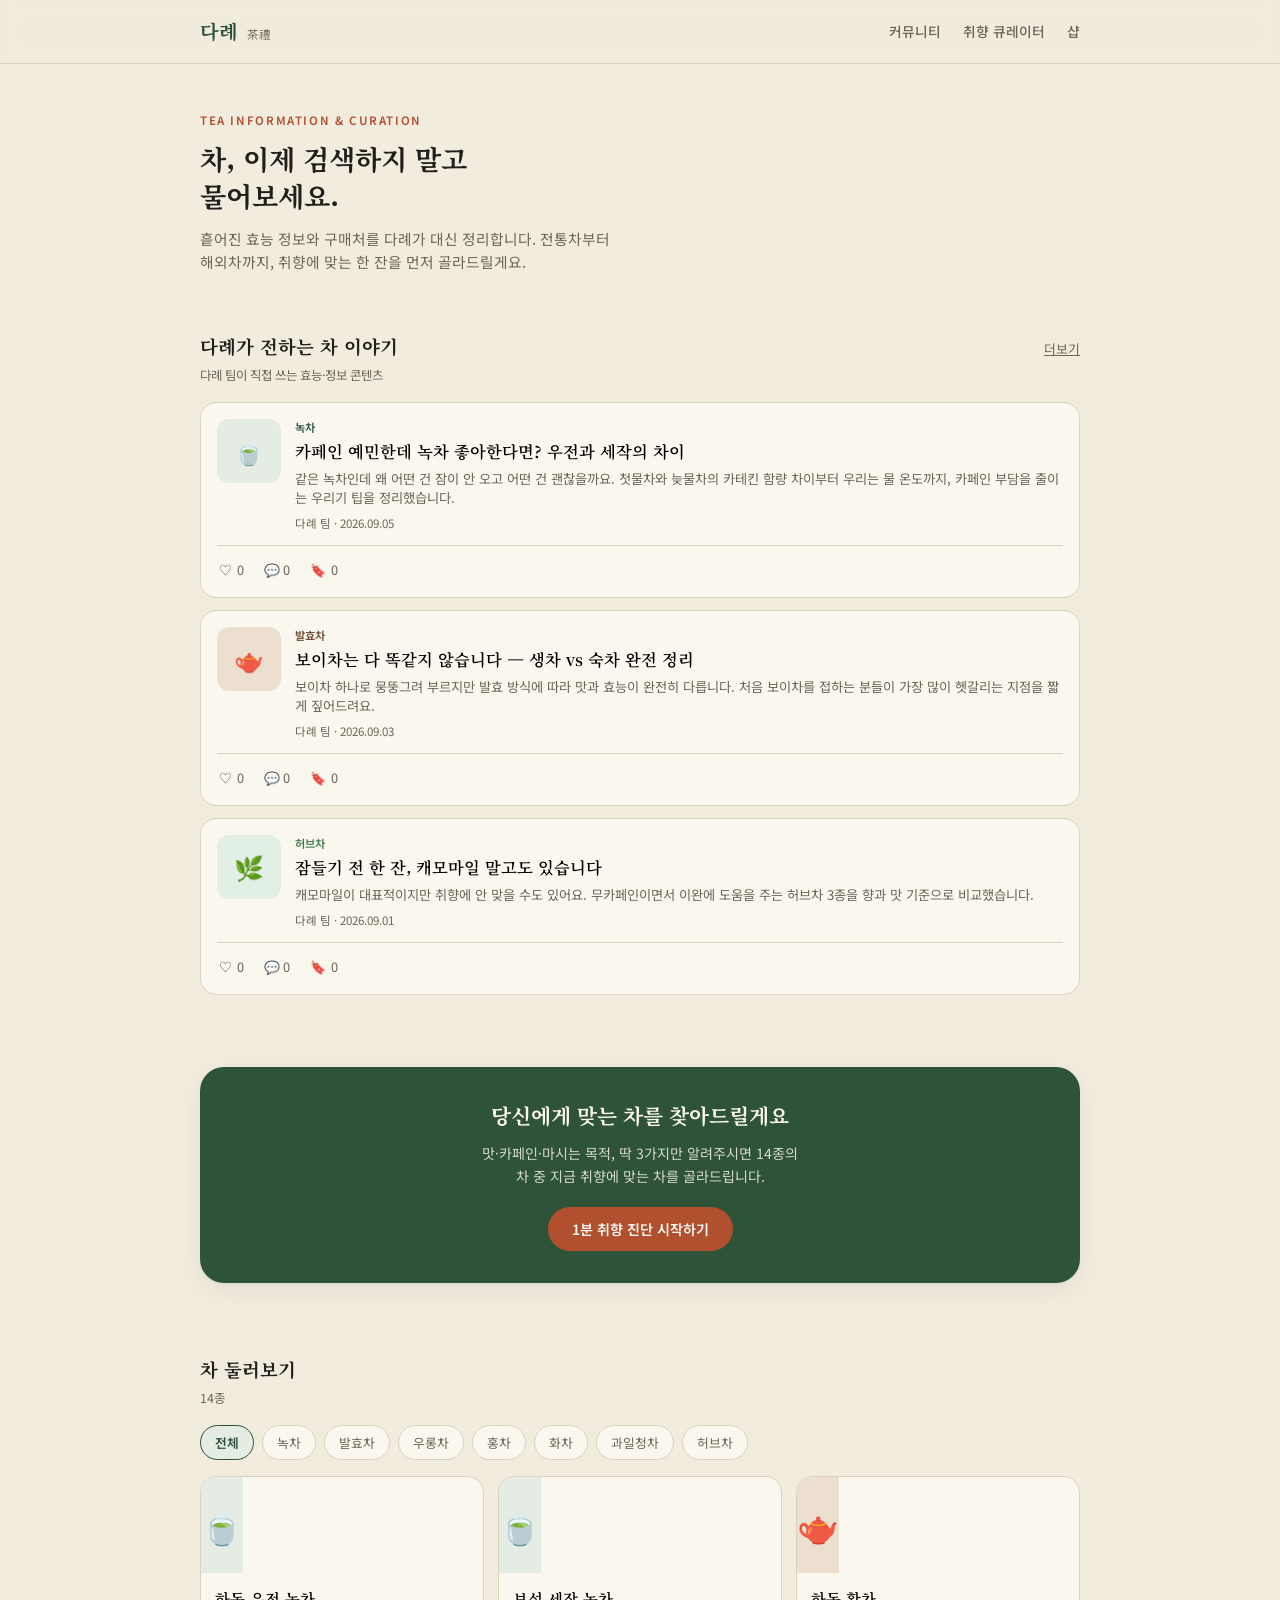
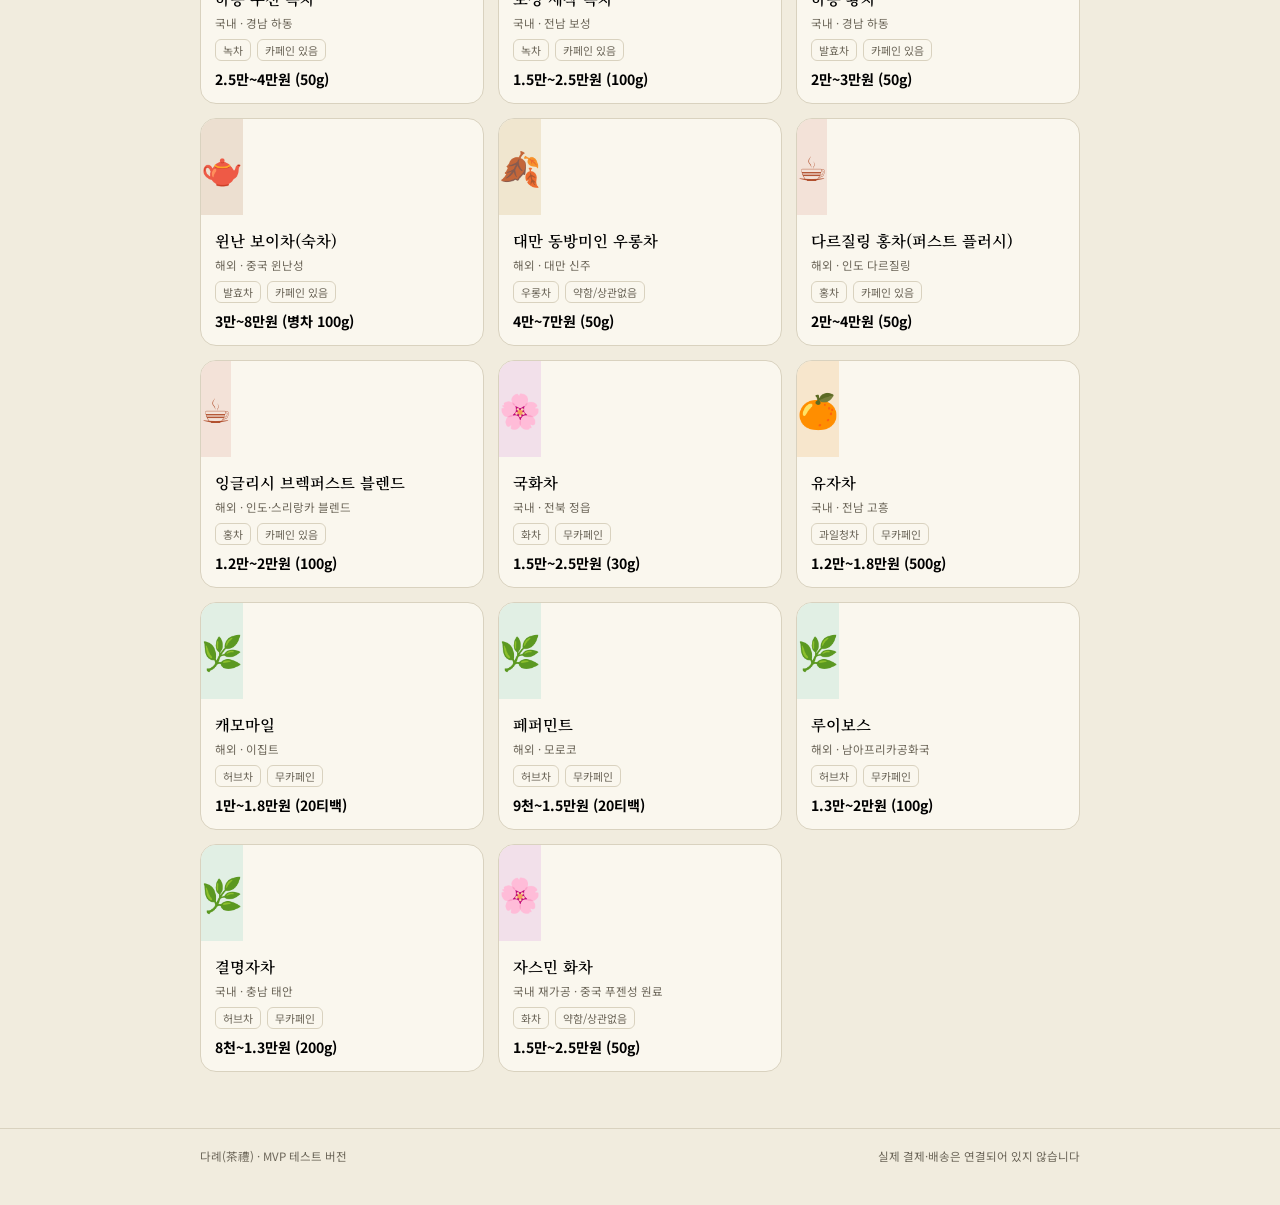
==== index.html @ 738751d9 "다례 MVP 홈 화면 구현 (커뮤니티 피드 + 취향 큐레이터 CTA + 샵 그리드) - 정적 HTML/CSS/JS로 구성 (백엔드 없이 Vercel/Netlify 정적 배포 가능)" ====
<!DOCTYPE html>
<html lang="ko">
<head>
<meta charset="UTF-8">
<meta name="viewport" content="width=device-width, initial-scale=1.0">
<title>다례(茶禮) — 차, 이제 검색하지 말고 물어보세요</title>
<meta name="description" content="흩어진 차 효능·정보와 구매처를 한 곳에서. 취향을 알려주면 다례가 맞는 차를 먼저 골라드립니다.">
<link rel="preconnect" href="https://fonts.googleapis.com">
<link rel="preconnect" href="https://fonts.gstatic.com" crossorigin>
<link href="https://fonts.googleapis.com/css2?family=Noto+Serif+KR:wght@500;600;700&family=Noto+Sans+KR:wght@400;500;600;700&display=swap" rel="stylesheet">
<link rel="stylesheet" href="css/style.css">
</head>
<body>

<header class="top">
  <div class="row wrap">
    <a class="brand" href="#top" aria-label="다례 홈으로">
      <span class="mark">다례</span>
      <span class="hanja">茶禮</span>
    </a>
    <nav class="main-nav" aria-label="주요 메뉴">
      <a href="#feed">커뮤니티</a>
      <a href="#curator">취향 큐레이터</a>
      <a href="#shop">샵</a>
    </nav>
  </div>
</header>

<main id="top">

  <section class="hero wrap">
    <p class="eyebrow">Tea Information &amp; Curation</p>
    <h1>차, 이제 검색하지 말고<br>물어보세요.</h1>
    <p class="hero-desc">흩어진 효능 정보와 구매처를 다례가 대신 정리합니다. 전통차부터 해외차까지, 취향에 맞는 한 잔을 먼저 골라드릴게요.</p>
  </section>

  <!-- 1. 커뮤니티 콘텐츠 피드 -->
  <section id="feed" class="wrap section">
    <div class="section-head">
      <div>
        <h2>다례가 전하는 차 이야기</h2>
        <p class="section-sub">다례 팀이 직접 쓰는 효능·정보 콘텐츠</p>
      </div>
      <button type="button" class="link-btn" id="btn-feed-more">더보기</button>
    </div>
    <div class="feed-list" id="feed-list"></div>
  </section>

  <!-- 2. 취향 큐레이터 CTA -->
  <section id="curator" class="wrap section">
    <div class="curator-card" id="curator-card"></div>
  </section>

  <!-- 3. 샵 (상품 그리드) -->
  <section id="shop" class="wrap section">
    <div class="section-head">
      <div>
        <h2>차 둘러보기</h2>
        <p class="section-sub" id="shop-count"></p>
      </div>
    </div>
    <div class="filter-row" id="filter-row"></div>
    <div class="shop-grid" id="shop-grid"></div>
  </section>

</main>

<footer class="foot">
  <div class="wrap foot-row">
    <span>다례(茶禮) · MVP 테스트 버전</span>
    <span>실제 결제·배송은 연결되어 있지 않습니다</span>
  </div>
</footer>

<!-- 취향 온보딩 오버레이 -->
<div class="overlay" id="overlay-onboarding" hidden>
  <div class="sheet onb-sheet" role="dialog" aria-modal="true" aria-labelledby="onb-title">
    <div class="close-row"><button class="close-btn" data-close="overlay-onboarding" aria-label="닫기">✕</button></div>
    <div class="step-label">약 30초 · 3가지만 알려주세요</div>
    <h2 id="onb-title">당신의 차 취향은?</h2>

    <div class="onb-step">
      <div class="step-label">1. 끌리는 맛 (최대 2개)</div>
      <div class="chip-grid" id="taste-chips" role="group" aria-label="선호하는 맛"></div>
    </div>
    <div class="onb-step">
      <div class="step-label">2. 카페인</div>
      <div class="chip-grid" id="caffeine-chips" role="group" aria-label="카페인 선호"></div>
    </div>
    <div class="onb-step">
      <div class="step-label">3. 지금 마시고 싶은 이유</div>
      <div class="chip-grid" id="purpose-chips" role="group" aria-label="목적"></div>
    </div>

    <div class="onb-foot">
      <button class="btn ghost" id="btn-skip">건너뛰고 전체 둘러보기</button>
      <button class="btn primary" id="btn-submit-onb" disabled>내 큐레이션 보기</button>
    </div>
  </div>
</div>

<!-- 차 상세 시트 -->
<div class="overlay" id="overlay-detail" hidden>
  <div class="sheet" role="dialog" aria-modal="true" aria-labelledby="detail-name">
    <div class="close-row"><button class="close-btn" data-close="overlay-detail" aria-label="닫기">✕</button></div>
    <div class="detail-head">
      <span class="thumb-icon" id="detail-icon" aria-hidden="true"></span>
      <div class="name" id="detail-name"></div>
      <div class="origin" id="detail-origin"></div>
      <div class="match-badge" id="detail-match"></div>
    </div>
    <table class="kv-table">
      <tr><td>효능</td><td id="detail-effect"></td></tr>
      <tr><td>맛 특징</td><td id="detail-taste"></td></tr>
      <tr><td>카페인</td><td id="detail-caffeine"></td></tr>
      <tr><td>우리는 법</td><td id="detail-brew"></td></tr>
      <tr><td>가격대</td><td id="detail-price"></td></tr>
    </table>
    <div class="story" id="detail-story"></div>
    <div class="buy-row">
      <button class="btn clay" id="btn-buy">구매하기</button>
      <button class="btn ghost" data-close="overlay-detail">계속 둘러보기</button>
    </div>
    <div class="mvp-note">MVP 테스트 단계로 실제 결제·배송은 연결되어 있지 않습니다.</div>
  </div>
</div>

<div class="toast" id="toast"></div>

<script src="js/data.js"></script>
<script src="js/app.js"></script>
</body>
</html>
---- css/style.css ----
:root{
  --ink:#211f1c;
  --muted:#6b6558;
  --paper:#f1ecde;
  --paper-raised:#faf7ee;
  --line:#d9d2bf;
  --brand:#2e5339;
  --brand-light:#e4ece3;
  --brand-dark:#1c3a27;
  --clay:#b1502e;
  --clay-light:#f3e2d8;
  --shadow: 0 1px 2px rgba(33,31,28,.06), 0 8px 24px rgba(33,31,28,.06);
  --radius: 16px;
}
@media (prefers-color-scheme: dark){
  :root:not([data-theme="light"]){
    --ink:#ede8da;
    --muted:#a9a48f;
    --paper:#1b1d18;
    --paper-raised:#24261f;
    --line:#3a3b32;
    --brand:#8fb497;
    --brand-light:#26312a;
    --brand-dark:#c4dcc9;
    --clay:#e08659;
    --clay-light:#3a2a22;
    --shadow: 0 1px 2px rgba(0,0,0,.3), 0 8px 24px rgba(0,0,0,.35);
  }
}
:root[data-theme="dark"]{
  --ink:#ede8da; --muted:#a9a48f; --paper:#1b1d18; --paper-raised:#24261f;
  --line:#3a3b32; --brand:#8fb497; --brand-light:#26312a; --brand-dark:#c4dcc9;
  --clay:#e08659; --clay-light:#3a2a22;
  --shadow: 0 1px 2px rgba(0,0,0,.3), 0 8px 24px rgba(0,0,0,.35);
}

*{ box-sizing:border-box; }
body{
  margin:0; background:var(--paper); color:var(--ink);
  font-family:'Noto Sans KR', system-ui, sans-serif; line-height:1.6;
  -webkit-font-smoothing:antialiased;
}
h1,h2,h3{ font-family:'Noto Serif KR', serif; text-wrap:balance; margin:0; }
a{ color:inherit; text-decoration:none; }
button{ font-family:inherit; }
img{ max-width:100%; }
[hidden]{ display:none !important; }

.wrap{ max-width:920px; margin:0 auto; padding:0 20px; }

/* ---- header ---- */
header.top{
  position:sticky; top:0; z-index:20;
  background:color-mix(in srgb, var(--paper) 90%, transparent);
  backdrop-filter: blur(8px);
  border-bottom:1px solid var(--line);
}
header.top .row{
  display:flex; align-items:center; justify-content:space-between;
  padding:16px 20px; gap:16px;
}
.brand{ display:flex; align-items:baseline; gap:8px; }
.brand .mark{ font-family:'Noto Serif KR',serif; font-weight:700; font-size:1.2rem; color:var(--brand); letter-spacing:.02em; }
.brand .hanja{ font-size:.72rem; color:var(--muted); }
.main-nav{ display:flex; gap:22px; }
.main-nav a{ font-size:.86rem; font-weight:500; color:var(--muted); }
.main-nav a:hover{ color:var(--brand); }

/* ---- hero ---- */
.hero{ padding:36px 20px 8px; }
.hero .eyebrow{ font-size:.72rem; letter-spacing:.14em; text-transform:uppercase; color:var(--clay); font-weight:600; }
.hero h1{ font-size:1.7rem; margin-top:10px; line-height:1.35; }
.hero-desc{ color:var(--muted); margin-top:12px; font-size:.92rem; max-width:52ch; }

/* ---- sections ---- */
.section{ padding:36px 20px; }
.section-head{ display:flex; align-items:baseline; justify-content:space-between; gap:12px; margin-bottom:16px; }
.section-head h2{ font-size:1.15rem; }
.section-sub{ font-size:.78rem; color:var(--muted); margin:4px 0 0; }
.link-btn{
  background:none; border:none; color:var(--muted); font-size:.8rem; cursor:pointer;
  text-decoration:underline; padding:0; flex:none;
}
.link-btn:hover{ color:var(--brand); }

/* ---- feed ---- */
.feed-list{ display:flex; flex-direction:column; gap:12px; }
.feed-card{
  background:var(--paper-raised); border:1px solid var(--line); border-radius:var(--radius);
  padding:16px; cursor:pointer; text-align:left; width:100%;
  transition:border-color .15s ease, box-shadow .15s ease;
}
.feed-card:hover{ border-color:var(--brand); box-shadow:var(--shadow); }
.feed-main{ display:flex; gap:14px; align-items:flex-start; }
.feed-thumb{
  flex:none; width:64px; height:64px; border-radius:12px;
  display:flex; align-items:center; justify-content:center; font-size:1.5rem;
  background: var(--accent-light, var(--brand-light));
  color: var(--accent, var(--brand));
}
.feed-body{ flex:1; min-width:0; }
.feed-cat{ font-size:.7rem; color:var(--accent, var(--clay)); font-weight:600; }
.feed-title{ font-family:'Noto Serif KR',serif; font-weight:600; font-size:1.02rem; margin-top:4px; }
.feed-summary{
  font-size:.83rem; color:var(--muted); margin-top:6px;
  display:-webkit-box; -webkit-line-clamp:2; -webkit-box-orient:vertical; overflow:hidden;
}
.feed-meta{ font-size:.72rem; color:var(--muted); margin-top:8px; }
.feed-proof{
  display:flex; gap:16px; margin-top:14px; padding-top:12px; border-top:1px solid var(--line);
}
.proof-btn{
  background:none; border:none; color:var(--muted); font-size:.8rem; cursor:pointer;
  display:flex; align-items:center; gap:5px; padding:2px;
}
.proof-btn[aria-pressed="true"]{ color:var(--clay); font-weight:700; }
.proof-btn.static{ cursor:default; }

/* ---- curator CTA ---- */
.curator-card{
  background:var(--brand); color:var(--paper-raised); border-radius:24px;
  padding:32px 26px; box-shadow:var(--shadow); text-align:center;
}
.curator-card h2{ color:var(--paper-raised); font-size:1.3rem; }
.curator-card p{ color:color-mix(in srgb, var(--paper-raised) 82%, transparent); font-size:.88rem; margin:10px auto 0; max-width:40ch; }
.curator-card .btn.clay{ margin-top:20px; }

.curator-result{ text-align:left; }
.curator-result .cr-head{ display:flex; align-items:baseline; justify-content:space-between; flex-wrap:wrap; gap:8px; text-align:left; }
.curator-result h2{ font-size:1.15rem; }
.curator-result .cr-sub{ font-size:.78rem; color:color-mix(in srgb, var(--paper-raised) 78%, transparent); }
.curator-result .retake{
  background:none; border:none; color:var(--paper-raised); font-size:.78rem; text-decoration:underline; cursor:pointer; padding:0;
}
.pick-row{ display:grid; grid-template-columns:repeat(3,1fr); gap:12px; margin-top:18px; }
@media (max-width:700px){ .pick-row{ grid-template-columns:1fr; } }
.pick-row .tea-card{ background:var(--paper-raised); }

/* ---- buttons ---- */
.btn{ border:none; border-radius:999px; padding:12px 24px; font-size:.88rem; font-weight:600; cursor:pointer; transition:transform .1s ease, opacity .15s ease; }
.btn:active{ transform:scale(.97); }
.btn.primary{ background:var(--brand); color:var(--paper-raised); }
.btn.primary:disabled{ opacity:.4; cursor:not-allowed; }
.btn.ghost{ background:transparent; color:var(--muted); text-decoration:underline; padding:11px 4px; }
.btn.clay{ background:var(--clay); color:#fff8f3; }

/* ---- shop grid ---- */
.filter-row{ display:flex; flex-wrap:wrap; gap:8px; margin-bottom:16px; }
.filter-chip{
  border:1px solid var(--line); background:var(--paper-raised); color:var(--muted);
  border-radius:999px; padding:7px 14px; font-size:.8rem; cursor:pointer;
}
.filter-chip[aria-pressed="true"]{ background:var(--brand-light); border-color:var(--brand); color:var(--brand); font-weight:600; }

.shop-grid{ display:grid; grid-template-columns:repeat(3,1fr); gap:14px; }
@media (max-width:820px){ .shop-grid{ grid-template-columns:repeat(2,1fr); } }
@media (max-width:520px){ .shop-grid{ grid-template-columns:1fr; } }

.tea-card{
  background:var(--paper-raised); border:1px solid var(--line); border-radius:var(--radius);
  padding:0; cursor:pointer; text-align:left; display:flex; flex-direction:column; overflow:hidden;
  transition:border-color .15s ease, box-shadow .15s ease;
}
.tea-card:hover{ border-color:var(--brand); box-shadow:var(--shadow); }
.tea-thumb{
  height:96px; display:flex; align-items:center; justify-content:center; font-size:2.1rem;
  background: var(--accent-light, var(--brand-light)); color: var(--accent, var(--brand));
  position:relative;
}
.tea-thumb .match-badge{ position:absolute; top:8px; right:8px; }
.tea-body{ padding:14px; display:flex; flex-direction:column; gap:6px; }
.tea-card .name{ font-family:'Noto Serif KR',serif; font-weight:600; font-size:.96rem; }
.tea-card .origin{ font-size:.72rem; color:var(--muted); }
.tag-row{ display:flex; flex-wrap:wrap; gap:6px; margin-top:2px; }
.tag{ font-size:.68rem; border:1px solid var(--line); border-radius:6px; padding:2px 7px; color:var(--muted); }
.tea-price{ font-weight:700; font-size:.88rem; margin-top:2px; }
.match-badge{
  flex:none; background:var(--brand-light); color:var(--brand); font-weight:700;
  font-size:.7rem; padding:4px 9px; border-radius:999px; font-variant-numeric:tabular-nums;
}

/* ---- overlay / sheet ---- */
.overlay{
  position:fixed; inset:0; background:rgba(20,18,14,.45);
  display:flex; align-items:flex-end; justify-content:center; z-index:50;
}
@media (min-width:640px){ .overlay{ align-items:center; padding:20px; } }
.sheet{
  background:var(--paper-raised); width:100%; max-width:560px; max-height:88vh; overflow-y:auto;
  border-radius:20px 20px 0 0; padding:26px 22px 30px; box-shadow:var(--shadow);
  border:1px solid var(--line); border-bottom:none;
}
@media (min-width:640px){ .sheet{ border-radius:20px; border-bottom:1px solid var(--line); } }
.sheet .close-row{ display:flex; justify-content:flex-end; }
.sheet .close-btn{ background:none; border:none; color:var(--muted); font-size:1.1rem; cursor:pointer; padding:4px 8px; }

.onb-sheet .step-label{ font-size:.74rem; color:var(--muted); letter-spacing:.04em; margin-bottom:4px; }
.onb-sheet h2{ font-size:1.2rem; }
.onb-step{ margin-top:22px; }
.chip-grid{ display:flex; flex-wrap:wrap; gap:8px; margin-top:12px; }
.chip{
  border:1px solid var(--line); background:var(--paper); color:var(--ink);
  border-radius:999px; padding:9px 16px; font-size:.86rem; cursor:pointer; transition:all .15s ease;
}
.chip[aria-pressed="true"]{ background:var(--brand); border-color:var(--brand); color:var(--paper-raised); }
.onb-foot{ display:flex; justify-content:space-between; align-items:center; margin-top:26px; gap:10px; flex-wrap:wrap; }

.detail-head{ text-align:left; }
.thumb-icon{
  display:inline-flex; align-items:center; justify-content:center; width:52px; height:52px;
  border-radius:14px; font-size:1.6rem; margin-bottom:10px;
  background: var(--accent-light, var(--brand-light)); color: var(--accent, var(--brand));
}
.detail-head .name{ font-family:'Noto Serif KR',serif; font-size:1.35rem; }
.detail-head .origin{ color:var(--muted); font-size:.85rem; margin-top:4px; }
.detail-head .match-badge{ margin-top:10px; display:inline-block; }

.kv-table{ width:100%; border-collapse:collapse; margin-top:18px; font-size:.85rem; }
.kv-table tr{ border-top:1px solid var(--line); }
.kv-table tr:first-child{ border-top:none; }
.kv-table td{ padding:9px 0; vertical-align:top; }
.kv-table td:first-child{ color:var(--muted); width:86px; white-space:nowrap; }

.story{ margin-top:16px; font-size:.86rem; color:var(--ink); background:var(--brand-light); border-radius:10px; padding:12px 14px; }
.buy-row{ display:flex; gap:10px; margin-top:22px; flex-wrap:wrap; }
.mvp-note{ font-size:.72rem; color:var(--muted); margin-top:8px; }

/* ---- toast ---- */
.toast{
  position:fixed; left:50%; bottom:26px; transform:translateX(-50%);
  background:var(--brand); color:var(--paper-raised); padding:10px 18px; border-radius:999px;
  font-size:.82rem; box-shadow:var(--shadow); z-index:80; opacity:0; pointer-events:none;
  transition:opacity .2s ease, transform .2s ease;
}
.toast.show{ opacity:1; transform:translateX(-50%) translateY(-6px); }

/* ---- footer ---- */
footer.foot{ border-top:1px solid var(--line); margin-top:20px; padding:18px 0 40px; }
.foot-row{ display:flex; justify-content:space-between; flex-wrap:wrap; gap:8px; font-size:.72rem; color:var(--muted); }
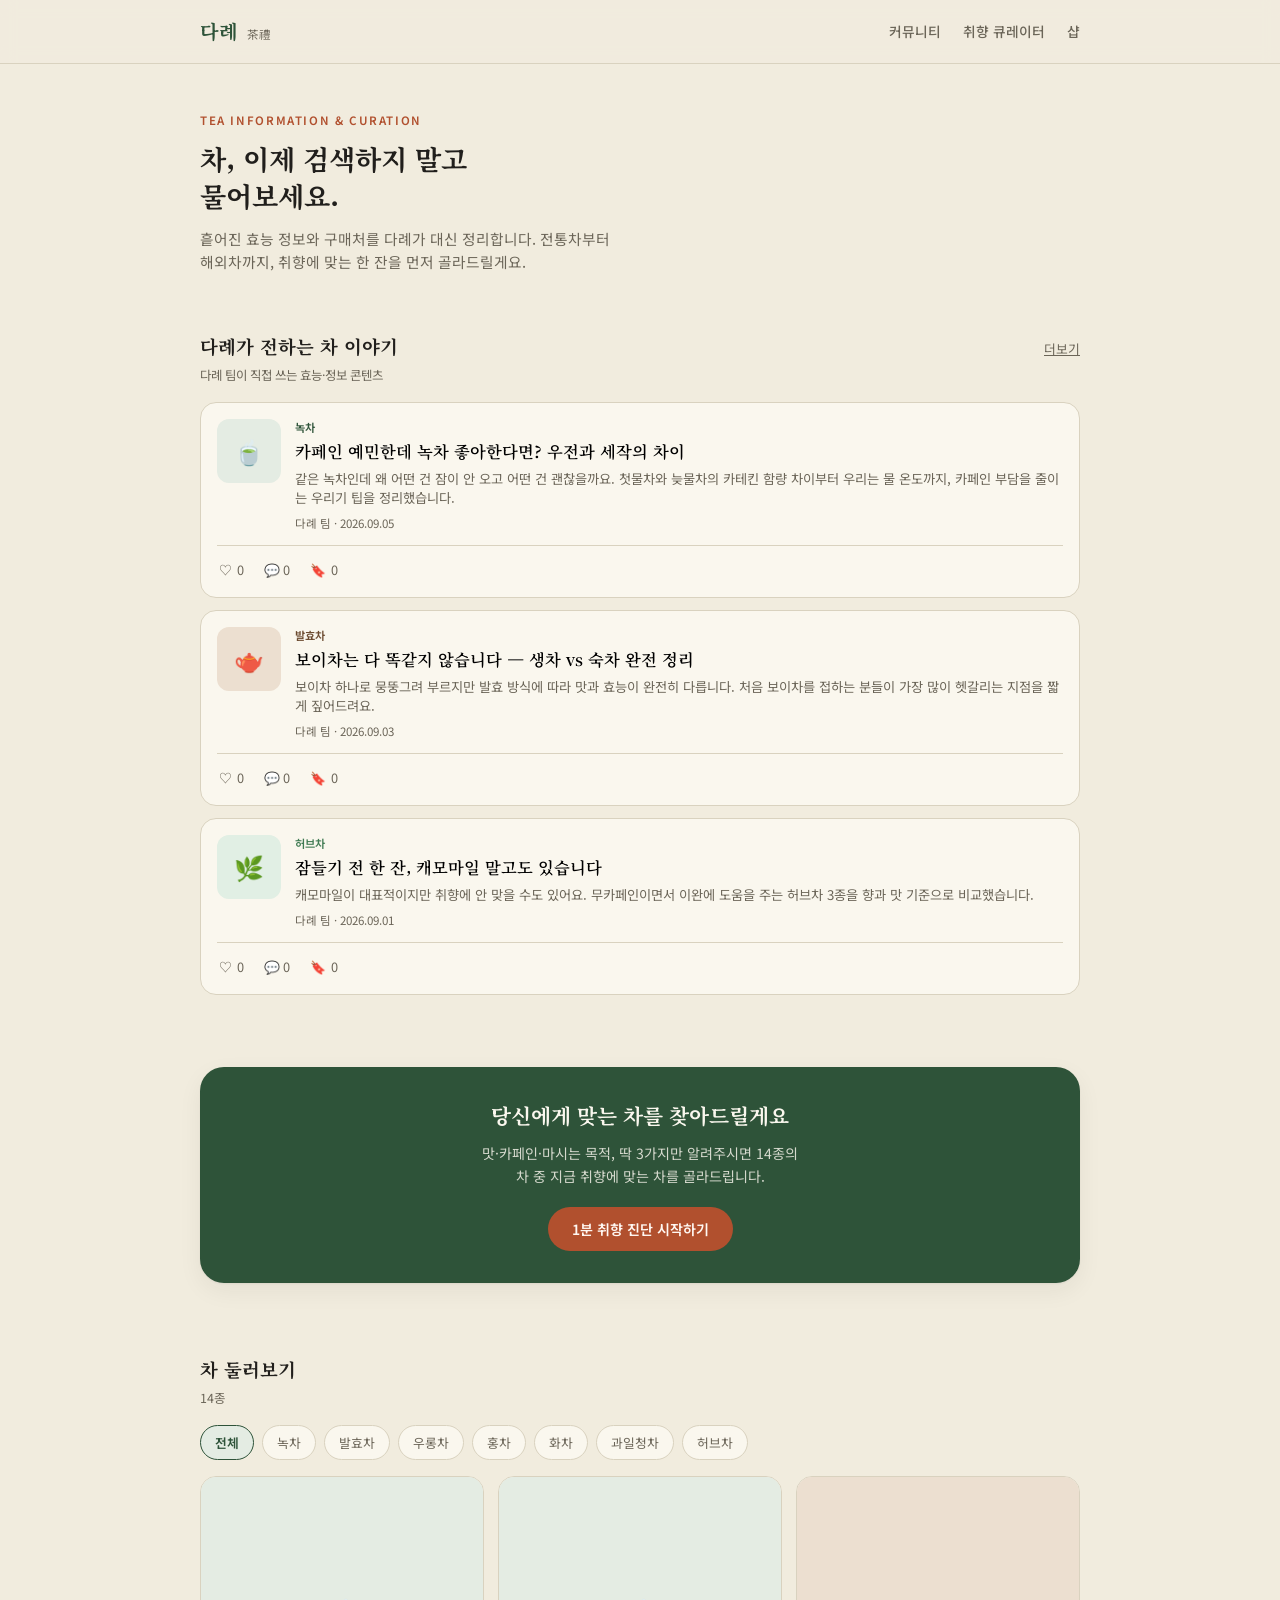
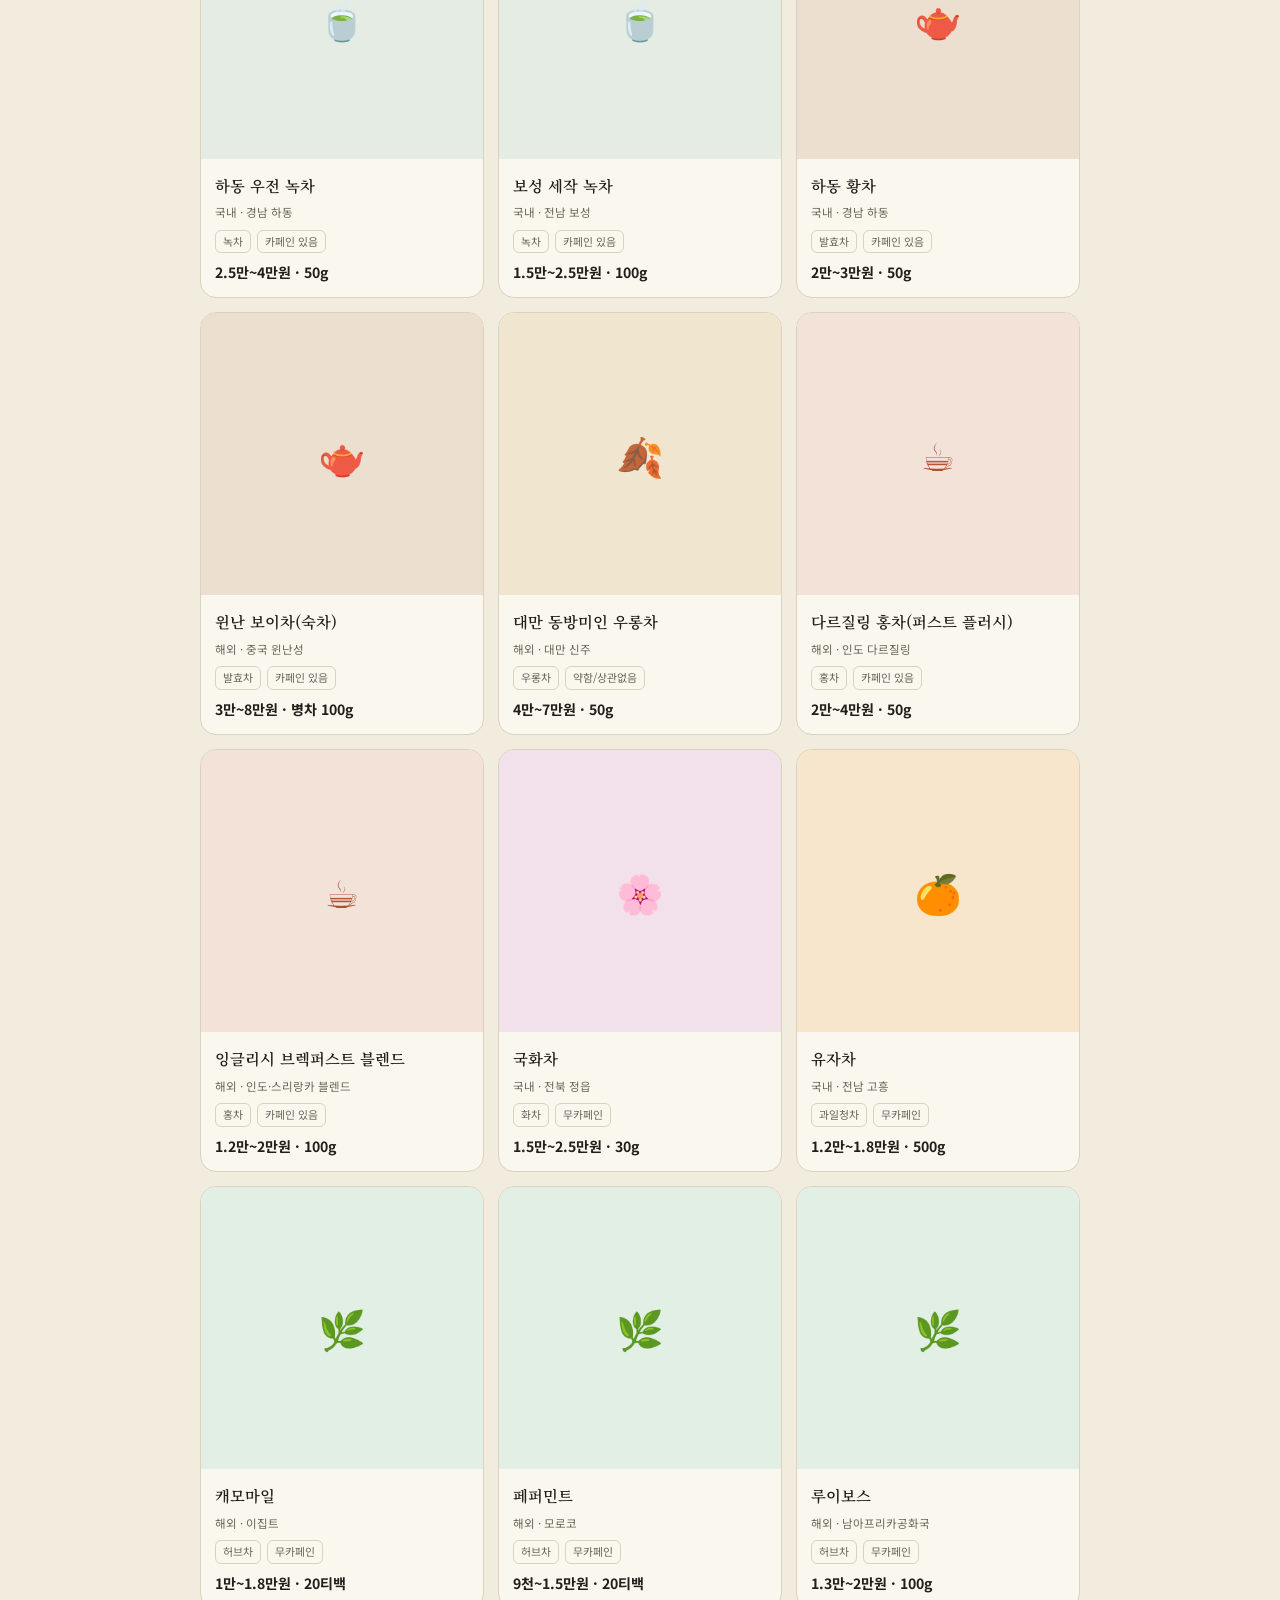
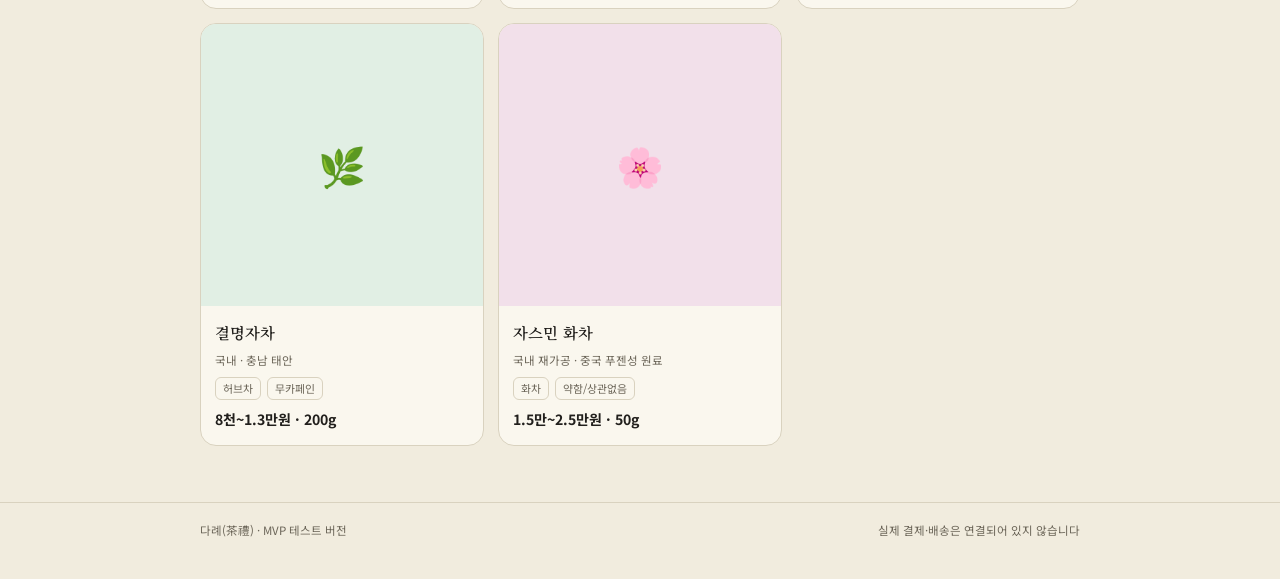
==== commit e2f0cdaf: "상품 상세 페이지 신설 — 샵 카드 클릭 시 커머스형 상세 화면으로 이동 - 오늘의집(ohou.se) 참고: 좌측 이미지 갤러리(대표 이미지+썸네일) / 우측   구매 패널(브랜드" ====
--- a/index.html
+++ b/index.html
@@ -99,35 +99,10 @@
   </div>
 </div>
 
-<!-- 차 상세 시트 -->
-<div class="overlay" id="overlay-detail" hidden>
-  <div class="sheet" role="dialog" aria-modal="true" aria-labelledby="detail-name">
-    <div class="close-row"><button class="close-btn" data-close="overlay-detail" aria-label="닫기">✕</button></div>
-    <div class="detail-head">
-      <span class="thumb-icon" id="detail-icon" aria-hidden="true"></span>
-      <div class="name" id="detail-name"></div>
-      <div class="origin" id="detail-origin"></div>
-      <div class="match-badge" id="detail-match"></div>
-    </div>
-    <table class="kv-table">
-      <tr><td>효능</td><td id="detail-effect"></td></tr>
-      <tr><td>맛 특징</td><td id="detail-taste"></td></tr>
-      <tr><td>카페인</td><td id="detail-caffeine"></td></tr>
-      <tr><td>우리는 법</td><td id="detail-brew"></td></tr>
-      <tr><td>가격대</td><td id="detail-price"></td></tr>
-    </table>
-    <div class="story" id="detail-story"></div>
-    <div class="buy-row">
-      <button class="btn clay" id="btn-buy">구매하기</button>
-      <button class="btn ghost" data-close="overlay-detail">계속 둘러보기</button>
-    </div>
-    <div class="mvp-note">MVP 테스트 단계로 실제 결제·배송은 연결되어 있지 않습니다.</div>
-  </div>
-</div>
-
 <div class="toast" id="toast"></div>
 
 <script src="js/data.js"></script>
+<script src="js/shop.js"></script>
 <script src="js/app.js"></script>
 </body>
 </html>
--- a/css/style.css
+++ b/css/style.css
@@ -163,11 +163,13 @@
 }
 .tea-card:hover{ border-color:var(--brand); box-shadow:var(--shadow); }
 .tea-thumb{
-  height:96px; display:flex; align-items:center; justify-content:center; font-size:2.1rem;
+  aspect-ratio:1/1; display:flex; align-items:center; justify-content:center; font-size:2.4rem;
   background: var(--accent-light, var(--brand-light)); color: var(--accent, var(--brand));
-  position:relative;
-}
-.tea-thumb .match-badge{ position:absolute; top:8px; right:8px; }
+  position:relative; overflow:hidden;
+}
+.tea-thumb .thumb-emoji{ position:absolute; inset:0; display:flex; align-items:center; justify-content:center; }
+.tea-thumb img{ position:absolute; inset:0; width:100%; height:100%; object-fit:cover; }
+.tea-thumb .match-badge{ position:absolute; top:8px; right:8px; z-index:1; }
 .tea-body{ padding:14px; display:flex; flex-direction:column; gap:6px; }
 .tea-card .name{ font-family:'Noto Serif KR',serif; font-weight:600; font-size:.96rem; }
 .tea-card .origin{ font-size:.72rem; color:var(--muted); }
@@ -205,16 +207,6 @@
 .chip[aria-pressed="true"]{ background:var(--brand); border-color:var(--brand); color:var(--paper-raised); }
 .onb-foot{ display:flex; justify-content:space-between; align-items:center; margin-top:26px; gap:10px; flex-wrap:wrap; }
 
-.detail-head{ text-align:left; }
-.thumb-icon{
-  display:inline-flex; align-items:center; justify-content:center; width:52px; height:52px;
-  border-radius:14px; font-size:1.6rem; margin-bottom:10px;
-  background: var(--accent-light, var(--brand-light)); color: var(--accent, var(--brand));
-}
-.detail-head .name{ font-family:'Noto Serif KR',serif; font-size:1.35rem; }
-.detail-head .origin{ color:var(--muted); font-size:.85rem; margin-top:4px; }
-.detail-head .match-badge{ margin-top:10px; display:inline-block; }
-
 .kv-table{ width:100%; border-collapse:collapse; margin-top:18px; font-size:.85rem; }
 .kv-table tr{ border-top:1px solid var(--line); }
 .kv-table tr:first-child{ border-top:none; }
@@ -234,6 +226,70 @@
 }
 .toast.show{ opacity:1; transform:translateX(-50%) translateY(-6px); }
 
+/* ---- product page ---- */
+.wrap-product{ max-width:1080px; margin:0 auto; padding:20px 20px 60px; }
+.crumb{ font-size:.8rem; color:var(--muted); margin-bottom:18px; }
+.crumb a:hover{ color:var(--brand); text-decoration:underline; }
+
+.product-main{ display:grid; grid-template-columns:1fr 1fr; gap:40px; align-items:start; }
+@media (max-width:800px){ .product-main{ grid-template-columns:1fr; gap:20px; } }
+
+.gallery{ position:sticky; top:76px; }
+@media (max-width:800px){ .gallery{ position:static; } }
+.gallery-main{
+  aspect-ratio:1/1; border-radius:var(--radius); overflow:hidden; position:relative;
+  background: var(--accent-light, var(--brand-light)); color: var(--accent, var(--brand));
+  display:flex; align-items:center; justify-content:center; font-size:4rem;
+}
+.gallery-main .thumb-emoji{ position:absolute; inset:0; display:flex; align-items:center; justify-content:center; }
+.gallery-main img{ position:absolute; inset:0; width:100%; height:100%; object-fit:cover; }
+.gallery-thumbs{ display:flex; gap:10px; margin-top:10px; }
+.gallery-thumb{
+  width:64px; height:64px; border-radius:10px; overflow:hidden; position:relative; padding:0;
+  border:2px solid transparent; cursor:pointer; flex:none;
+  background: var(--accent-light, var(--brand-light)); color: var(--accent, var(--brand));
+  display:flex; align-items:center; justify-content:center; font-size:1.4rem;
+}
+.gallery-thumb[aria-pressed="true"]{ border-color:var(--brand); }
+.gallery-thumb .thumb-emoji{ position:absolute; inset:0; display:flex; align-items:center; justify-content:center; }
+.gallery-thumb img{ position:absolute; inset:0; width:100%; height:100%; object-fit:cover; }
+
+.buy-panel .buy-brand{ font-size:.8rem; color:var(--muted); }
+.buy-panel .buy-title{ font-size:1.5rem; margin-top:6px; }
+.buy-panel .buy-origin{ font-size:.84rem; color:var(--muted); margin-top:6px; }
+.buy-panel .buy-match{ margin-top:12px; }
+.buy-panel .buy-effect{
+  font-size:.9rem; margin-top:16px; padding:12px 14px; background:var(--brand-light);
+  border-radius:10px; color:var(--ink);
+}
+.buy-price-row{ display:flex; align-items:baseline; gap:10px; margin-top:20px; padding-top:20px; border-top:1px solid var(--line); }
+.buy-price{ font-family:'Noto Serif KR',serif; font-size:1.6rem; font-weight:700; }
+.buy-weight{ font-size:.86rem; color:var(--muted); }
+.buy-cta-row{ display:flex; gap:10px; margin-top:22px; }
+.buy-cta-row .btn.clay{ flex:1; }
+.scrap-toggle{
+  border:1px solid var(--line); background:var(--paper-raised); color:var(--muted);
+  border-radius:999px; padding:12px 18px; font-size:.88rem; cursor:pointer; flex:none;
+}
+.scrap-toggle[aria-pressed="true"]{ border-color:var(--clay); color:var(--clay); font-weight:700; }
+
+.sticky-buy-bar{ display:none; }
+@media (max-width:640px){
+  .sticky-buy-bar{
+    display:flex; gap:10px; position:fixed; left:0; right:0; bottom:0; z-index:40;
+    padding:12px 16px calc(12px + env(safe-area-inset-bottom));
+    background:var(--paper-raised); border-top:1px solid var(--line);
+  }
+  .sticky-buy-bar .btn.clay{ flex:1; }
+  .buy-cta-row{ display:none; }
+  .wrap-product{ padding-bottom:96px; }
+}
+
+.spec-section{ margin-top:52px; }
+.spec-section h2{ font-size:1.1rem; margin-bottom:6px; }
+.related-section{ margin-top:52px; }
+.related-section h2{ font-size:1.1rem; margin-bottom:16px; }
+
 /* ---- footer ---- */
 footer.foot{ border-top:1px solid var(--line); margin-top:20px; padding:18px 0 40px; }
 .foot-row{ display:flex; justify-content:space-between; flex-wrap:wrap; gap:8px; font-size:.72rem; color:var(--muted); }
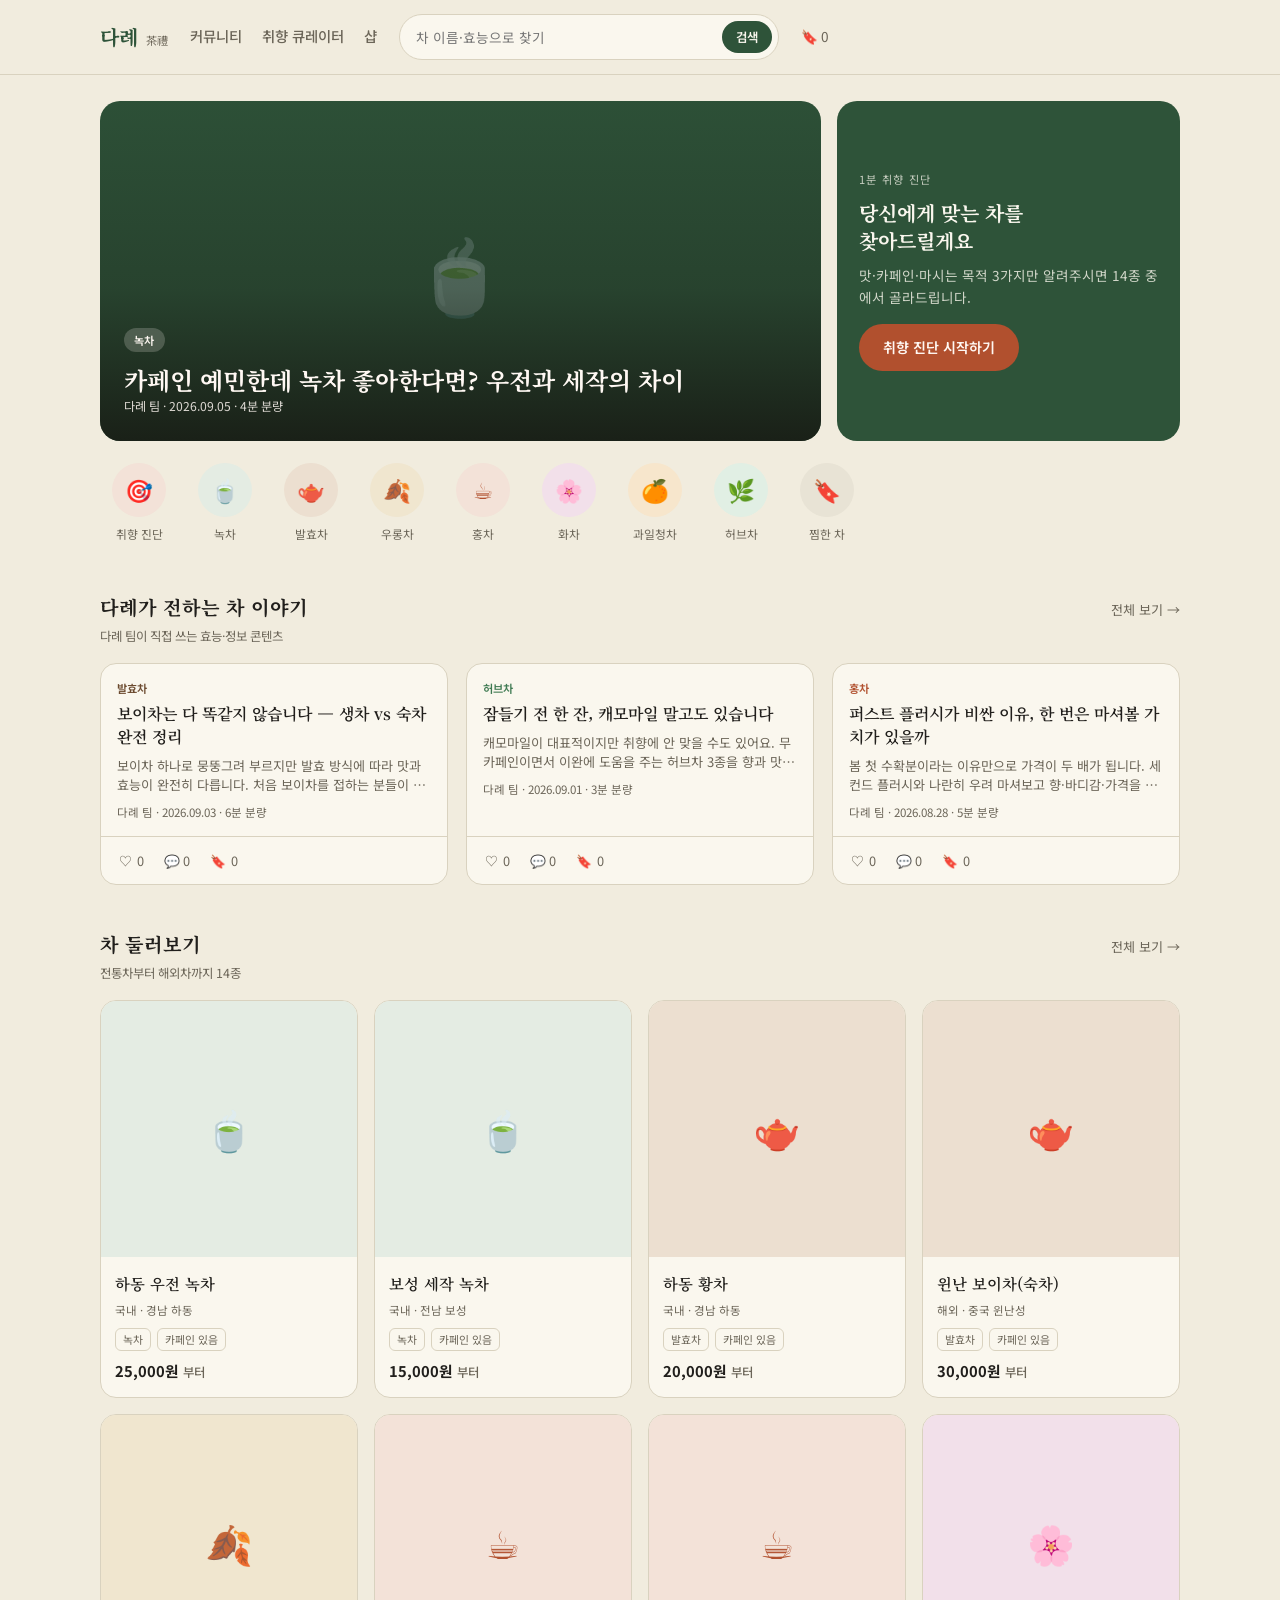
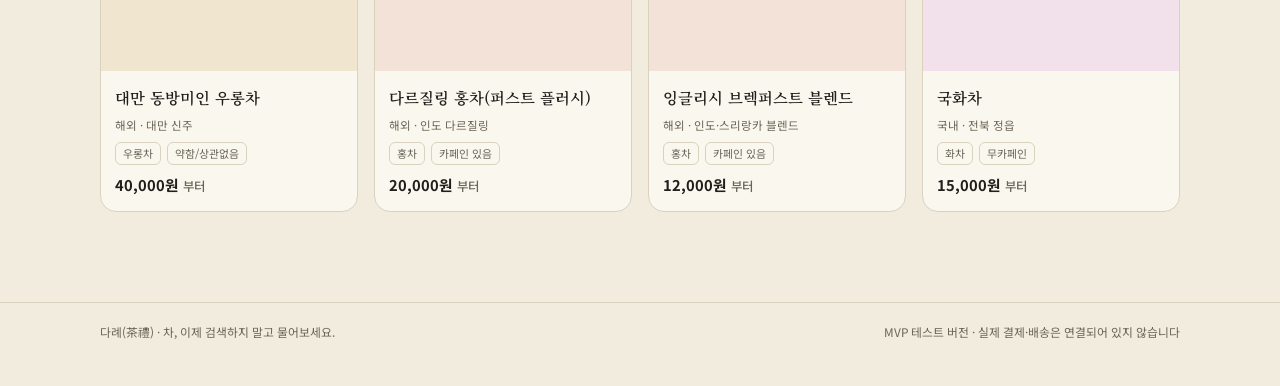
==== commit ceab982a: "커뮤니티·취향 큐레이터·샵을 개별 페이지로 분리하고 홈을 오늘의집형으로 재구성 - community.html / curator.html / shop.html 신설. 홈은 각 섹션의" ====
--- a/index.html
+++ b/index.html
@@ -10,99 +10,42 @@
 <link href="https://fonts.googleapis.com/css2?family=Noto+Serif+KR:wght@500;600;700&family=Noto+Sans+KR:wght@400;500;600;700&display=swap" rel="stylesheet">
 <link rel="stylesheet" href="css/style.css">
 </head>
-<body>
+<body data-page="home">
 
-<header class="top">
-  <div class="row wrap">
-    <a class="brand" href="#top" aria-label="다례 홈으로">
-      <span class="mark">다례</span>
-      <span class="hanja">茶禮</span>
-    </a>
-    <nav class="main-nav" aria-label="주요 메뉴">
-      <a href="#feed">커뮤니티</a>
-      <a href="#curator">취향 큐레이터</a>
-      <a href="#shop">샵</a>
-    </nav>
+<main>
+  <div class="page">
+    <section class="hero-grid" id="hero"></section>
+    <nav class="shortcut-row" id="shortcut-row" aria-label="바로가기"></nav>
+
+    <section class="section">
+      <div class="section-head">
+        <div>
+          <h2>다례가 전하는 차 이야기</h2>
+          <p class="section-sub">다례 팀이 직접 쓰는 효능·정보 콘텐츠</p>
+        </div>
+        <a class="more-link" href="community.html">전체 보기 →</a>
+      </div>
+      <div class="post-grid" id="home-posts"></div>
+    </section>
+
+    <section class="section" id="curator-section" hidden></section>
+
+    <section class="section">
+      <div class="section-head">
+        <div>
+          <h2>차 둘러보기</h2>
+          <p class="section-sub">전통차부터 해외차까지 14종</p>
+        </div>
+        <a class="more-link" href="shop.html">전체 보기 →</a>
+      </div>
+      <div class="shop-grid" id="home-shop"></div>
+    </section>
   </div>
-</header>
-
-<main id="top">
-
-  <section class="hero wrap">
-    <p class="eyebrow">Tea Information &amp; Curation</p>
-    <h1>차, 이제 검색하지 말고<br>물어보세요.</h1>
-    <p class="hero-desc">흩어진 효능 정보와 구매처를 다례가 대신 정리합니다. 전통차부터 해외차까지, 취향에 맞는 한 잔을 먼저 골라드릴게요.</p>
-  </section>
-
-  <!-- 1. 커뮤니티 콘텐츠 피드 -->
-  <section id="feed" class="wrap section">
-    <div class="section-head">
-      <div>
-        <h2>다례가 전하는 차 이야기</h2>
-        <p class="section-sub">다례 팀이 직접 쓰는 효능·정보 콘텐츠</p>
-      </div>
-      <button type="button" class="link-btn" id="btn-feed-more">더보기</button>
-    </div>
-    <div class="feed-list" id="feed-list"></div>
-  </section>
-
-  <!-- 2. 취향 큐레이터 CTA -->
-  <section id="curator" class="wrap section">
-    <div class="curator-card" id="curator-card"></div>
-  </section>
-
-  <!-- 3. 샵 (상품 그리드) -->
-  <section id="shop" class="wrap section">
-    <div class="section-head">
-      <div>
-        <h2>차 둘러보기</h2>
-        <p class="section-sub" id="shop-count"></p>
-      </div>
-    </div>
-    <div class="filter-row" id="filter-row"></div>
-    <div class="shop-grid" id="shop-grid"></div>
-  </section>
-
 </main>
 
-<footer class="foot">
-  <div class="wrap foot-row">
-    <span>다례(茶禮) · MVP 테스트 버전</span>
-    <span>실제 결제·배송은 연결되어 있지 않습니다</span>
-  </div>
-</footer>
-
-<!-- 취향 온보딩 오버레이 -->
-<div class="overlay" id="overlay-onboarding" hidden>
-  <div class="sheet onb-sheet" role="dialog" aria-modal="true" aria-labelledby="onb-title">
-    <div class="close-row"><button class="close-btn" data-close="overlay-onboarding" aria-label="닫기">✕</button></div>
-    <div class="step-label">약 30초 · 3가지만 알려주세요</div>
-    <h2 id="onb-title">당신의 차 취향은?</h2>
-
-    <div class="onb-step">
-      <div class="step-label">1. 끌리는 맛 (최대 2개)</div>
-      <div class="chip-grid" id="taste-chips" role="group" aria-label="선호하는 맛"></div>
-    </div>
-    <div class="onb-step">
-      <div class="step-label">2. 카페인</div>
-      <div class="chip-grid" id="caffeine-chips" role="group" aria-label="카페인 선호"></div>
-    </div>
-    <div class="onb-step">
-      <div class="step-label">3. 지금 마시고 싶은 이유</div>
-      <div class="chip-grid" id="purpose-chips" role="group" aria-label="목적"></div>
-    </div>
-
-    <div class="onb-foot">
-      <button class="btn ghost" id="btn-skip">건너뛰고 전체 둘러보기</button>
-      <button class="btn primary" id="btn-submit-onb" disabled>내 큐레이션 보기</button>
-    </div>
-  </div>
-</div>
-
-<div class="toast" id="toast"></div>
-
 <script src="js/data.js"></script>
-<script src="js/shop.js"></script>
-<script src="js/app.js"></script>
+<script src="js/common.js"></script>
+<script src="js/layout.js"></script>
+<script src="js/home.js"></script>
 </body>
 </html>
--- a/css/style.css
+++ b/css/style.css
@@ -11,6 +11,7 @@
   --clay-light:#f3e2d8;
   --shadow: 0 1px 2px rgba(33,31,28,.06), 0 8px 24px rgba(33,31,28,.06);
   --radius: 16px;
+  --page-max: 1120px;
 }
 @media (prefers-color-scheme: dark){
   :root:not([data-theme="light"]){
@@ -45,70 +46,173 @@
 button{ font-family:inherit; }
 img{ max-width:100%; }
 [hidden]{ display:none !important; }
-
-.wrap{ max-width:920px; margin:0 auto; padding:0 20px; }
+:focus-visible{ outline:2px solid var(--brand); outline-offset:2px; }
+
+.wrap{ max-width:var(--page-max); margin:0 auto; padding:0 20px; }
 
 /* ---- header ---- */
 header.top{
-  position:sticky; top:0; z-index:20;
-  background:color-mix(in srgb, var(--paper) 90%, transparent);
+  position:sticky; top:0; z-index:30;
+  background:color-mix(in srgb, var(--paper) 92%, transparent);
   backdrop-filter: blur(8px);
   border-bottom:1px solid var(--line);
 }
-header.top .row{
-  display:flex; align-items:center; justify-content:space-between;
-  padding:16px 20px; gap:16px;
-}
-.brand{ display:flex; align-items:baseline; gap:8px; }
-.brand .mark{ font-family:'Noto Serif KR',serif; font-weight:700; font-size:1.2rem; color:var(--brand); letter-spacing:.02em; }
-.brand .hanja{ font-size:.72rem; color:var(--muted); }
-.main-nav{ display:flex; gap:22px; }
-.main-nav a{ font-size:.86rem; font-weight:500; color:var(--muted); }
+.top-row{
+  max-width:var(--page-max); margin:0 auto;
+  display:flex; align-items:center; gap:22px; padding:14px 20px;
+}
+.brand{ display:flex; align-items:baseline; gap:7px; flex:none; }
+.brand .mark{ font-family:'Noto Serif KR',serif; font-weight:700; font-size:1.25rem; color:var(--brand); letter-spacing:.02em; }
+.brand .hanja{ font-size:.7rem; color:var(--muted); }
+.main-nav{ display:flex; gap:20px; flex:none; }
+.main-nav a{ font-size:.9rem; font-weight:500; color:var(--muted); padding:4px 0; border-bottom:2px solid transparent; }
 .main-nav a:hover{ color:var(--brand); }
-
-/* ---- hero ---- */
-.hero{ padding:36px 20px 8px; }
-.hero .eyebrow{ font-size:.72rem; letter-spacing:.14em; text-transform:uppercase; color:var(--clay); font-weight:600; }
-.hero h1{ font-size:1.7rem; margin-top:10px; line-height:1.35; }
-.hero-desc{ color:var(--muted); margin-top:12px; font-size:.92rem; max-width:52ch; }
-
-/* ---- sections ---- */
-.section{ padding:36px 20px; }
+.main-nav a.is-active{ color:var(--brand); font-weight:700; border-bottom-color:var(--brand); }
+
+.search{ flex:1; display:flex; align-items:center; gap:6px; max-width:380px;
+  background:var(--paper-raised); border:1px solid var(--line); border-radius:999px; padding:6px 6px 6px 16px; }
+.search input{
+  flex:1; min-width:0; border:none; background:none; color:var(--ink);
+  font-family:inherit; font-size:.85rem; padding:4px 0;
+}
+.search input:focus{ outline:none; }
+.search button{
+  flex:none; border:none; background:var(--brand); color:var(--paper-raised);
+  border-radius:999px; padding:7px 14px; font-size:.78rem; font-weight:600; cursor:pointer;
+}
+.scrap-link{ flex:none; font-size:.85rem; color:var(--muted); font-variant-numeric:tabular-nums; }
+.scrap-link:hover{ color:var(--clay); }
+
+@media (max-width:900px){
+  .top-row{ flex-wrap:wrap; gap:12px 18px; padding:12px 16px; }
+  .search{ order:3; max-width:none; flex-basis:100%; }
+  .main-nav{ flex:1; gap:16px; }
+  .main-nav a{ font-size:.85rem; }
+}
+
+/* ---- page shell ---- */
+main{ display:block; }
+.page{ max-width:var(--page-max); margin:0 auto; padding:26px 20px 70px; }
+.page-head{ margin-bottom:22px; }
+.page-head .eyebrow{ font-size:.72rem; letter-spacing:.14em; text-transform:uppercase; color:var(--clay); font-weight:600; }
+.page-head h1{ font-size:1.5rem; margin-top:8px; }
+.page-head p{ color:var(--muted); font-size:.9rem; margin:8px 0 0; max-width:60ch; }
+
+.section{ margin-top:44px; }
+.section:first-child{ margin-top:0; }
 .section-head{ display:flex; align-items:baseline; justify-content:space-between; gap:12px; margin-bottom:16px; }
-.section-head h2{ font-size:1.15rem; }
+.section-head h2{ font-size:1.2rem; }
 .section-sub{ font-size:.78rem; color:var(--muted); margin:4px 0 0; }
-.link-btn{
-  background:none; border:none; color:var(--muted); font-size:.8rem; cursor:pointer;
-  text-decoration:underline; padding:0; flex:none;
-}
-.link-btn:hover{ color:var(--brand); }
-
-/* ---- feed ---- */
-.feed-list{ display:flex; flex-direction:column; gap:12px; }
-.feed-card{
+.more-link{ font-size:.82rem; color:var(--muted); flex:none; }
+.more-link:hover{ color:var(--brand); text-decoration:underline; }
+
+/* ---- home hero ---- */
+.hero-grid{ display:grid; grid-template-columns:2.1fr 1fr; gap:16px; }
+@media (max-width:820px){ .hero-grid{ grid-template-columns:1fr; } }
+
+.feature-card{
+  position:relative; overflow:hidden; border-radius:20px; min-height:340px;
+  display:flex; align-items:flex-end; color:#fff8f3; text-align:left;
+  background: var(--accent, var(--brand));
+  border:none; padding:0; cursor:pointer; width:100%; font-family:inherit;
+}
+.feature-card .feature-emoji{
+  position:absolute; inset:0; display:flex; align-items:center; justify-content:center;
+  font-size:4.5rem; opacity:.35;
+}
+.feature-card img{ position:absolute; inset:0; width:100%; height:100%; object-fit:cover; }
+.feature-card .feature-scrim{
+  position:absolute; inset:0;
+  background:linear-gradient(to top, rgba(20,18,14,.78) 0%, rgba(20,18,14,.25) 45%, rgba(20,18,14,.05) 100%);
+}
+.feature-card .feature-text{ position:relative; padding:26px 24px; }
+.feature-card .feature-cat{
+  display:inline-block; font-size:.7rem; font-weight:600; letter-spacing:.04em;
+  background:rgba(255,248,243,.2); border-radius:999px; padding:4px 10px; backdrop-filter:blur(4px);
+}
+.feature-card h2{ font-size:1.5rem; color:#fff8f3; margin-top:12px; line-height:1.35; }
+.feature-card .feature-meta{ font-size:.76rem; opacity:.85; margin-top:10px; }
+@media (max-width:520px){
+  .feature-card{ min-height:260px; }
+  .feature-card h2{ font-size:1.2rem; }
+}
+
+.promo-card{
+  border-radius:20px; padding:26px 22px; background:var(--brand); color:var(--paper-raised);
+  display:flex; flex-direction:column; justify-content:center; gap:10px; min-height:340px;
+}
+.promo-card .promo-eyebrow{ font-size:.7rem; letter-spacing:.12em; text-transform:uppercase; opacity:.75; }
+.promo-card h2{ color:var(--paper-raised); font-size:1.25rem; line-height:1.4; }
+.promo-card p{ font-size:.85rem; margin:0; color:color-mix(in srgb, var(--paper-raised) 80%, transparent); }
+.promo-card .btn{ margin-top:6px; align-self:flex-start; }
+.promo-card .promo-profile{
+  font-size:.78rem; background:rgba(250,247,238,.14); border-radius:10px; padding:10px 12px;
+}
+@media (max-width:820px){ .promo-card{ min-height:0; } }
+
+/* ---- shortcut row ---- */
+.shortcut-row{
+  display:flex; gap:8px; margin-top:22px; overflow-x:auto; padding-bottom:4px;
+  scrollbar-width:none;
+}
+.shortcut-row::-webkit-scrollbar{ display:none; }
+.shortcut{
+  flex:none; width:78px; display:flex; flex-direction:column; align-items:center; gap:8px;
+  font-size:.74rem; color:var(--muted); text-align:center;
+}
+.shortcut .sc-icon{
+  width:54px; height:54px; border-radius:50%; display:flex; align-items:center; justify-content:center;
+  font-size:1.4rem; background:var(--accent-light, var(--brand-light)); color:var(--accent, var(--brand));
+  transition:transform .12s ease;
+}
+.shortcut:hover .sc-icon{ transform:translateY(-2px); }
+.shortcut:hover{ color:var(--brand); }
+
+/* ---- subnav (category tabs) ---- */
+.subnav{
+  display:flex; gap:6px; overflow-x:auto; scrollbar-width:none;
+  border-bottom:1px solid var(--line); margin-bottom:20px;
+}
+.subnav::-webkit-scrollbar{ display:none; }
+.subnav button{
+  flex:none; background:none; border:none; cursor:pointer; color:var(--muted);
+  font-size:.88rem; padding:10px 14px; border-bottom:2px solid transparent; margin-bottom:-1px;
+}
+.subnav button[aria-pressed="true"]{ color:var(--brand); font-weight:700; border-bottom-color:var(--brand); }
+
+/* ---- community post cards ---- */
+.post-grid{ display:grid; grid-template-columns:repeat(3,1fr); gap:18px; }
+@media (max-width:860px){ .post-grid{ grid-template-columns:repeat(2,1fr); } }
+@media (max-width:560px){ .post-grid{ grid-template-columns:1fr; } }
+
+.post-card{
   background:var(--paper-raised); border:1px solid var(--line); border-radius:var(--radius);
-  padding:16px; cursor:pointer; text-align:left; width:100%;
+  overflow:hidden; display:flex; flex-direction:column;
   transition:border-color .15s ease, box-shadow .15s ease;
 }
-.feed-card:hover{ border-color:var(--brand); box-shadow:var(--shadow); }
-.feed-main{ display:flex; gap:14px; align-items:flex-start; }
-.feed-thumb{
-  flex:none; width:64px; height:64px; border-radius:12px;
-  display:flex; align-items:center; justify-content:center; font-size:1.5rem;
-  background: var(--accent-light, var(--brand-light));
-  color: var(--accent, var(--brand));
-}
-.feed-body{ flex:1; min-width:0; }
-.feed-cat{ font-size:.7rem; color:var(--accent, var(--clay)); font-weight:600; }
-.feed-title{ font-family:'Noto Serif KR',serif; font-weight:600; font-size:1.02rem; margin-top:4px; }
-.feed-summary{
-  font-size:.83rem; color:var(--muted); margin-top:6px;
+.post-card:hover{ border-color:var(--brand); box-shadow:var(--shadow); }
+.post-open{
+  display:flex; flex-direction:column; text-align:left; background:none; border:none;
+  padding:0; cursor:pointer; color:inherit; font-family:inherit; flex:1;
+}
+.post-thumb{
+  position:relative; overflow:hidden; aspect-ratio:16/10; display:block;
+  background:var(--accent-light, var(--brand-light)); color:var(--accent, var(--brand)); font-size:2rem;
+}
+.post-thumb .thumb-emoji{ position:absolute; inset:0; display:flex; align-items:center; justify-content:center; }
+.post-thumb img{ position:absolute; inset:0; width:100%; height:100%; object-fit:cover; }
+.post-body{ display:block; padding:16px 16px 4px; }
+.post-cat{ display:block; font-size:.7rem; font-weight:600; color:var(--accent, var(--clay)); }
+.post-title{
   display:-webkit-box; -webkit-line-clamp:2; -webkit-box-orient:vertical; overflow:hidden;
-}
-.feed-meta{ font-size:.72rem; color:var(--muted); margin-top:8px; }
-.feed-proof{
-  display:flex; gap:16px; margin-top:14px; padding-top:12px; border-top:1px solid var(--line);
-}
+  font-family:'Noto Serif KR',serif; font-weight:600; font-size:1rem; margin-top:6px; line-height:1.45;
+}
+.post-summary{
+  display:-webkit-box; -webkit-line-clamp:2; -webkit-box-orient:vertical; overflow:hidden;
+  font-size:.82rem; color:var(--muted); margin-top:8px;
+}
+.post-meta{ display:block; font-size:.72rem; color:var(--muted); margin-top:10px; }
+.post-proof{ display:flex; gap:16px; padding:12px 16px; margin-top:12px; border-top:1px solid var(--line); }
 .proof-btn{
   background:none; border:none; color:var(--muted); font-size:.8rem; cursor:pointer;
   display:flex; align-items:center; gap:5px; padding:2px;
@@ -116,45 +220,42 @@
 .proof-btn[aria-pressed="true"]{ color:var(--clay); font-weight:700; }
 .proof-btn.static{ cursor:default; }
 
-/* ---- curator CTA ---- */
-.curator-card{
-  background:var(--brand); color:var(--paper-raised); border-radius:24px;
-  padding:32px 26px; box-shadow:var(--shadow); text-align:center;
-}
-.curator-card h2{ color:var(--paper-raised); font-size:1.3rem; }
-.curator-card p{ color:color-mix(in srgb, var(--paper-raised) 82%, transparent); font-size:.88rem; margin:10px auto 0; max-width:40ch; }
-.curator-card .btn.clay{ margin-top:20px; }
-
-.curator-result{ text-align:left; }
-.curator-result .cr-head{ display:flex; align-items:baseline; justify-content:space-between; flex-wrap:wrap; gap:8px; text-align:left; }
-.curator-result h2{ font-size:1.15rem; }
-.curator-result .cr-sub{ font-size:.78rem; color:color-mix(in srgb, var(--paper-raised) 78%, transparent); }
-.curator-result .retake{
-  background:none; border:none; color:var(--paper-raised); font-size:.78rem; text-decoration:underline; cursor:pointer; padding:0;
-}
-.pick-row{ display:grid; grid-template-columns:repeat(3,1fr); gap:12px; margin-top:18px; }
-@media (max-width:700px){ .pick-row{ grid-template-columns:1fr; } }
-.pick-row .tea-card{ background:var(--paper-raised); }
+/* 홈에서 쓰는 가로형 리스트 변형 */
+.post-list{ display:flex; flex-direction:column; gap:12px; }
+.post-list .post-card{ flex-direction:column; }
+.post-list .post-open{ flex-direction:row; gap:14px; align-items:stretch; }
+.post-list .post-thumb{ flex:none; width:132px; aspect-ratio:1/1; }
+.post-list .post-body{ padding:14px 16px 0 0; }
+.post-list .post-proof{ margin-top:0; }
+@media (max-width:520px){
+  .post-list .post-thumb{ width:96px; }
+}
 
 /* ---- buttons ---- */
-.btn{ border:none; border-radius:999px; padding:12px 24px; font-size:.88rem; font-weight:600; cursor:pointer; transition:transform .1s ease, opacity .15s ease; }
+.btn{ border:none; border-radius:999px; padding:12px 24px; font-size:.88rem; font-weight:600; cursor:pointer;
+  transition:transform .1s ease, opacity .15s ease; display:inline-block; text-align:center; }
 .btn:active{ transform:scale(.97); }
 .btn.primary{ background:var(--brand); color:var(--paper-raised); }
 .btn.primary:disabled{ opacity:.4; cursor:not-allowed; }
 .btn.ghost{ background:transparent; color:var(--muted); text-decoration:underline; padding:11px 4px; }
 .btn.clay{ background:var(--clay); color:#fff8f3; }
+.btn.light{ background:var(--paper-raised); color:var(--brand); }
 
 /* ---- shop grid ---- */
-.filter-row{ display:flex; flex-wrap:wrap; gap:8px; margin-bottom:16px; }
+.filter-row{ display:flex; flex-wrap:wrap; gap:8px; margin-bottom:18px; }
 .filter-chip{
   border:1px solid var(--line); background:var(--paper-raised); color:var(--muted);
   border-radius:999px; padding:7px 14px; font-size:.8rem; cursor:pointer;
 }
 .filter-chip[aria-pressed="true"]{ background:var(--brand-light); border-color:var(--brand); color:var(--brand); font-weight:600; }
 
-.shop-grid{ display:grid; grid-template-columns:repeat(3,1fr); gap:14px; }
-@media (max-width:820px){ .shop-grid{ grid-template-columns:repeat(2,1fr); } }
-@media (max-width:520px){ .shop-grid{ grid-template-columns:1fr; } }
+.shop-grid{ display:grid; grid-template-columns:repeat(4,1fr); gap:16px; }
+@media (max-width:1000px){ .shop-grid{ grid-template-columns:repeat(3,1fr); } }
+@media (max-width:760px){ .shop-grid{ grid-template-columns:repeat(2,1fr); } }
+@media (max-width:420px){ .shop-grid{ grid-template-columns:1fr; } }
+.shop-grid.cols-3{ grid-template-columns:repeat(3,1fr); }
+@media (max-width:760px){ .shop-grid.cols-3{ grid-template-columns:repeat(2,1fr); } }
+@media (max-width:420px){ .shop-grid.cols-3{ grid-template-columns:1fr; } }
 
 .tea-card{
   background:var(--paper-raised); border:1px solid var(--line); border-radius:var(--radius);
@@ -175,66 +276,53 @@
 .tea-card .origin{ font-size:.72rem; color:var(--muted); }
 .tag-row{ display:flex; flex-wrap:wrap; gap:6px; margin-top:2px; }
 .tag{ font-size:.68rem; border:1px solid var(--line); border-radius:6px; padding:2px 7px; color:var(--muted); }
-.tea-price{ font-weight:700; font-size:.88rem; margin-top:2px; }
+.tea-price{ font-weight:700; font-size:.92rem; margin-top:2px; font-variant-numeric:tabular-nums; }
+.tea-price .price-from{ font-weight:500; font-size:.78rem; color:var(--muted); }
 .match-badge{
   flex:none; background:var(--brand-light); color:var(--brand); font-weight:700;
   font-size:.7rem; padding:4px 9px; border-radius:999px; font-variant-numeric:tabular-nums;
 }
-
-/* ---- overlay / sheet ---- */
-.overlay{
-  position:fixed; inset:0; background:rgba(20,18,14,.45);
-  display:flex; align-items:flex-end; justify-content:center; z-index:50;
-}
-@media (min-width:640px){ .overlay{ align-items:center; padding:20px; } }
-.sheet{
-  background:var(--paper-raised); width:100%; max-width:560px; max-height:88vh; overflow-y:auto;
-  border-radius:20px 20px 0 0; padding:26px 22px 30px; box-shadow:var(--shadow);
-  border:1px solid var(--line); border-bottom:none;
-}
-@media (min-width:640px){ .sheet{ border-radius:20px; border-bottom:1px solid var(--line); } }
-.sheet .close-row{ display:flex; justify-content:flex-end; }
-.sheet .close-btn{ background:none; border:none; color:var(--muted); font-size:1.1rem; cursor:pointer; padding:4px 8px; }
-
-.onb-sheet .step-label{ font-size:.74rem; color:var(--muted); letter-spacing:.04em; margin-bottom:4px; }
-.onb-sheet h2{ font-size:1.2rem; }
-.onb-step{ margin-top:22px; }
+.empty-note{ padding:40px 0; text-align:center; color:var(--muted); font-size:.88rem; }
+
+/* ---- curator page ---- */
+.q-card{
+  background:var(--paper-raised); border:1px solid var(--line); border-radius:20px;
+  padding:28px 24px; box-shadow:var(--shadow); max-width:680px;
+}
+.q-step{ margin-top:26px; }
+.q-step:first-of-type{ margin-top:0; }
+.step-label{ font-size:.76rem; color:var(--muted); letter-spacing:.03em; }
 .chip-grid{ display:flex; flex-wrap:wrap; gap:8px; margin-top:12px; }
 .chip{
   border:1px solid var(--line); background:var(--paper); color:var(--ink);
-  border-radius:999px; padding:9px 16px; font-size:.86rem; cursor:pointer; transition:all .15s ease;
-}
+  border-radius:999px; padding:10px 18px; font-size:.88rem; cursor:pointer; transition:all .15s ease;
+}
+.chip:hover{ border-color:var(--brand); }
 .chip[aria-pressed="true"]{ background:var(--brand); border-color:var(--brand); color:var(--paper-raised); }
-.onb-foot{ display:flex; justify-content:space-between; align-items:center; margin-top:26px; gap:10px; flex-wrap:wrap; }
-
-.kv-table{ width:100%; border-collapse:collapse; margin-top:18px; font-size:.85rem; }
-.kv-table tr{ border-top:1px solid var(--line); }
-.kv-table tr:first-child{ border-top:none; }
-.kv-table td{ padding:9px 0; vertical-align:top; }
-.kv-table td:first-child{ color:var(--muted); width:86px; white-space:nowrap; }
-
-.story{ margin-top:16px; font-size:.86rem; color:var(--ink); background:var(--brand-light); border-radius:10px; padding:12px 14px; }
-.buy-row{ display:flex; gap:10px; margin-top:22px; flex-wrap:wrap; }
-.mvp-note{ font-size:.72rem; color:var(--muted); margin-top:8px; }
-
-/* ---- toast ---- */
-.toast{
-  position:fixed; left:50%; bottom:26px; transform:translateX(-50%);
-  background:var(--brand); color:var(--paper-raised); padding:10px 18px; border-radius:999px;
-  font-size:.82rem; box-shadow:var(--shadow); z-index:80; opacity:0; pointer-events:none;
-  transition:opacity .2s ease, transform .2s ease;
-}
-.toast.show{ opacity:1; transform:translateX(-50%) translateY(-6px); }
+.q-foot{ display:flex; justify-content:space-between; align-items:center; margin-top:30px; gap:10px; flex-wrap:wrap; }
+
+.result-head{
+  display:flex; align-items:flex-start; justify-content:space-between; gap:14px; flex-wrap:wrap;
+  background:var(--brand); color:var(--paper-raised); border-radius:20px; padding:24px 22px;
+}
+.result-head h2{ color:var(--paper-raised); font-size:1.25rem; }
+.result-head .rh-sub{ font-size:.8rem; color:color-mix(in srgb, var(--paper-raised) 80%, transparent); margin-top:6px; }
+.result-head .retake{
+  background:rgba(250,247,238,.16); border:none; color:var(--paper-raised); font-size:.8rem;
+  border-radius:999px; padding:9px 16px; cursor:pointer; flex:none;
+}
+.top-pick-row{ display:grid; grid-template-columns:repeat(3,1fr); gap:16px; margin-top:20px; }
+@media (max-width:760px){ .top-pick-row{ grid-template-columns:1fr; } }
 
 /* ---- product page ---- */
-.wrap-product{ max-width:1080px; margin:0 auto; padding:20px 20px 60px; }
+.wrap-product{ max-width:var(--page-max); margin:0 auto; padding:20px 20px 60px; }
 .crumb{ font-size:.8rem; color:var(--muted); margin-bottom:18px; }
 .crumb a:hover{ color:var(--brand); text-decoration:underline; }
 
-.product-main{ display:grid; grid-template-columns:1fr 1fr; gap:40px; align-items:start; }
+.product-main{ display:grid; grid-template-columns:1fr 1fr; gap:44px; align-items:start; }
 @media (max-width:800px){ .product-main{ grid-template-columns:1fr; gap:20px; } }
 
-.gallery{ position:sticky; top:76px; }
+.gallery{ position:sticky; top:86px; }
 @media (max-width:800px){ .gallery{ position:static; } }
 .gallery-main{
   aspect-ratio:1/1; border-radius:var(--radius); overflow:hidden; position:relative;
@@ -262,8 +350,19 @@
   font-size:.9rem; margin-top:16px; padding:12px 14px; background:var(--brand-light);
   border-radius:10px; color:var(--ink);
 }
-.buy-price-row{ display:flex; align-items:baseline; gap:10px; margin-top:20px; padding-top:20px; border-top:1px solid var(--line); }
-.buy-price{ font-family:'Noto Serif KR',serif; font-size:1.6rem; font-weight:700; }
+.option-block{ margin-top:22px; padding-top:20px; border-top:1px solid var(--line); }
+.option-label{ display:block; font-size:.78rem; color:var(--muted); margin-bottom:8px; }
+.option-select{
+  width:100%; appearance:none; font-family:inherit; font-size:.9rem; color:var(--ink);
+  background:var(--paper-raised); border:1px solid var(--line); border-radius:12px;
+  padding:13px 40px 13px 16px; cursor:pointer;
+  background-image:linear-gradient(45deg, transparent 50%, currentColor 50%), linear-gradient(135deg, currentColor 50%, transparent 50%);
+  background-position:calc(100% - 20px) calc(50% + 2px), calc(100% - 15px) calc(50% + 2px);
+  background-size:5px 5px, 5px 5px;
+  background-repeat:no-repeat;
+}
+.buy-price-row{ display:flex; align-items:baseline; gap:10px; margin-top:16px; }
+.buy-price{ font-family:'Noto Serif KR',serif; font-size:1.7rem; font-weight:700; font-variant-numeric:tabular-nums; }
 .buy-weight{ font-size:.86rem; color:var(--muted); }
 .buy-cta-row{ display:flex; gap:10px; margin-top:22px; }
 .buy-cta-row .btn.clay{ flex:1; }
@@ -290,6 +389,24 @@
 .related-section{ margin-top:52px; }
 .related-section h2{ font-size:1.1rem; margin-bottom:16px; }
 
+.kv-table{ width:100%; border-collapse:collapse; margin-top:18px; font-size:.85rem; }
+.kv-table tr{ border-top:1px solid var(--line); }
+.kv-table tr:first-child{ border-top:none; }
+.kv-table td{ padding:11px 0; vertical-align:top; }
+.kv-table td:first-child{ color:var(--muted); width:96px; white-space:nowrap; }
+
+.story{ margin-top:18px; font-size:.88rem; color:var(--ink); background:var(--brand-light); border-radius:12px; padding:16px 18px; }
+.mvp-note{ font-size:.72rem; color:var(--muted); margin-top:10px; }
+
+/* ---- toast ---- */
+.toast{
+  position:fixed; left:50%; bottom:26px; transform:translateX(-50%);
+  background:var(--brand); color:var(--paper-raised); padding:10px 18px; border-radius:999px;
+  font-size:.82rem; box-shadow:var(--shadow); z-index:80; opacity:0; pointer-events:none;
+  transition:opacity .2s ease, transform .2s ease;
+}
+.toast.show{ opacity:1; transform:translateX(-50%) translateY(-6px); }
+
 /* ---- footer ---- */
-footer.foot{ border-top:1px solid var(--line); margin-top:20px; padding:18px 0 40px; }
-.foot-row{ display:flex; justify-content:space-between; flex-wrap:wrap; gap:8px; font-size:.72rem; color:var(--muted); }
+footer.foot{ border-top:1px solid var(--line); margin-top:20px; padding:20px 0 44px; }
+.foot-row{ display:flex; justify-content:space-between; flex-wrap:wrap; gap:8px; font-size:.74rem; color:var(--muted); }
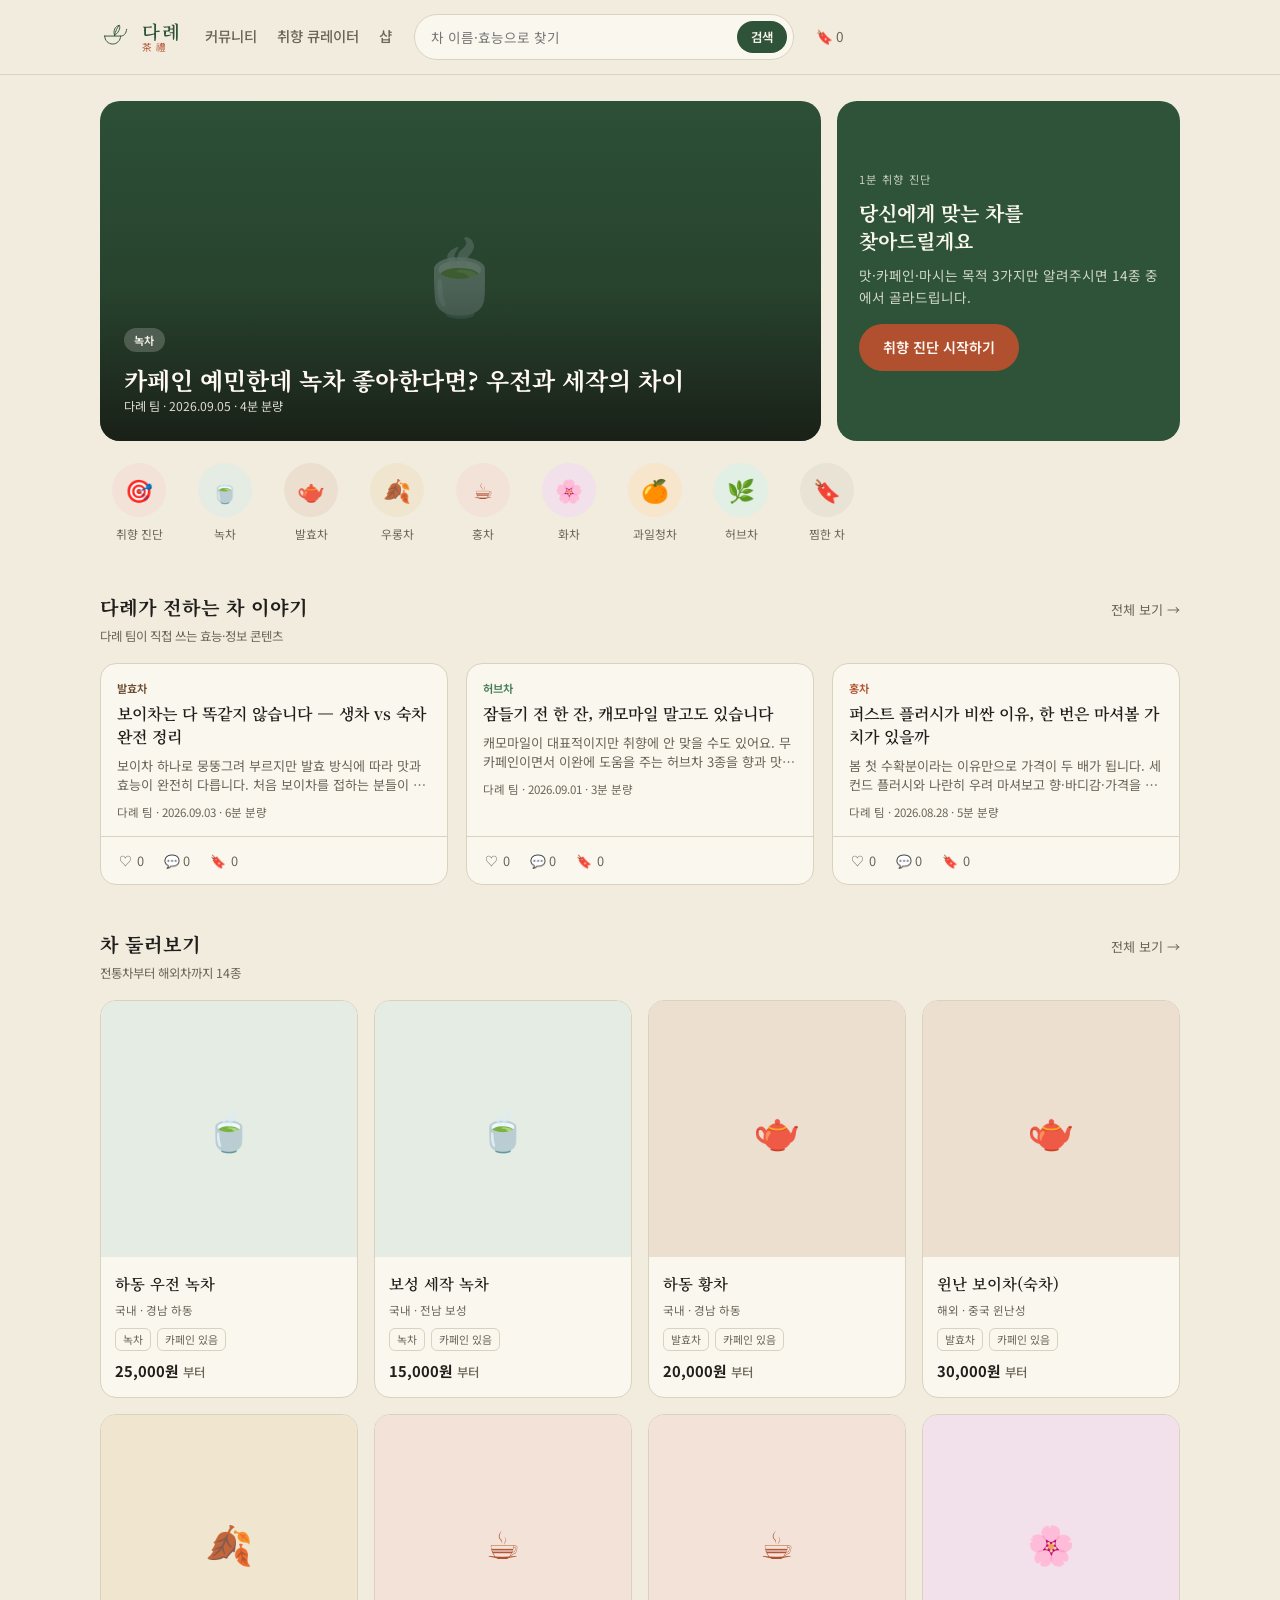
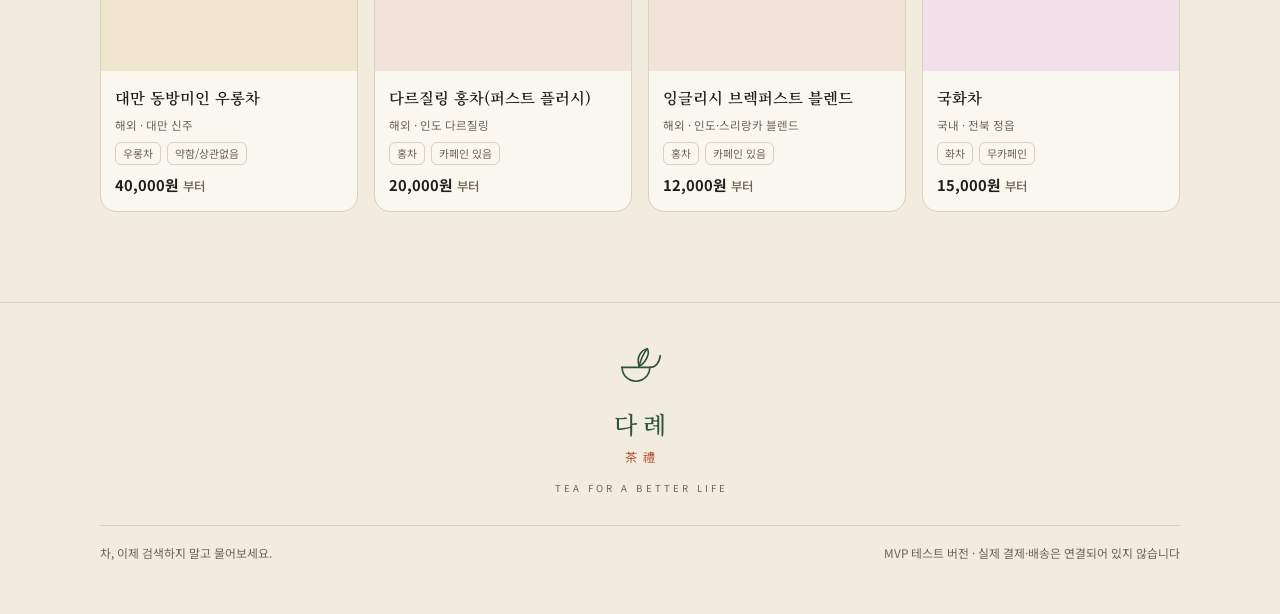
==== commit ab27eb45: "브랜드 로고(Concept 1) 적용 — 찻잔·찻잎 심볼과 워드마크 조판 - 찻잔에서 찻잎이 올라오는 Concept 1 심볼을 SVG로 제작(assets/logo.svg).   c" ====
--- a/index.html
+++ b/index.html
@@ -5,6 +5,8 @@
 <meta name="viewport" content="width=device-width, initial-scale=1.0">
 <title>다례(茶禮) — 차, 이제 검색하지 말고 물어보세요</title>
 <meta name="description" content="흩어진 차 효능·정보와 구매처를 한 곳에서. 취향을 알려주면 다례가 맞는 차를 먼저 골라드립니다.">
+<link rel="icon" href="favicon.svg" type="image/svg+xml">
+<link rel="apple-touch-icon" href="favicon.svg">
 <link rel="preconnect" href="https://fonts.googleapis.com">
 <link rel="preconnect" href="https://fonts.gstatic.com" crossorigin>
 <link href="https://fonts.googleapis.com/css2?family=Noto+Serif+KR:wght@500;600;700&family=Noto+Sans+KR:wght@400;500;600;700&display=swap" rel="stylesheet">
--- a/css/style.css
+++ b/css/style.css
@@ -61,9 +61,12 @@
   max-width:var(--page-max); margin:0 auto;
   display:flex; align-items:center; gap:22px; padding:14px 20px;
 }
-.brand{ display:flex; align-items:baseline; gap:7px; flex:none; }
-.brand .mark{ font-family:'Noto Serif KR',serif; font-weight:700; font-size:1.25rem; color:var(--brand); letter-spacing:.02em; }
-.brand .hanja{ font-size:.7rem; color:var(--muted); }
+.brand{ display:flex; align-items:center; gap:9px; flex:none; color:var(--brand); }
+.logo-mark{ width:1em; height:1em; display:block; }
+.brand .logo-mark{ width:30px; height:30px; flex:none; }
+.brand-type{ display:flex; flex-direction:column; line-height:1.05; }
+.brand-ko{ font-family:'Noto Serif KR',serif; font-weight:600; font-size:1.15rem; color:var(--brand); letter-spacing:.14em; text-indent:.14em; }
+.brand-hanja{ font-size:.6rem; color:var(--clay); letter-spacing:.34em; text-indent:.34em; }
 .main-nav{ display:flex; gap:20px; flex:none; }
 .main-nav a{ font-size:.9rem; font-weight:500; color:var(--muted); padding:4px 0; border-bottom:2px solid transparent; }
 .main-nav a:hover{ color:var(--brand); }
@@ -408,5 +411,13 @@
 .toast.show{ opacity:1; transform:translateX(-50%) translateY(-6px); }
 
 /* ---- footer ---- */
-footer.foot{ border-top:1px solid var(--line); margin-top:20px; padding:20px 0 44px; }
-.foot-row{ display:flex; justify-content:space-between; flex-wrap:wrap; gap:8px; font-size:.74rem; color:var(--muted); }
+footer.foot{ border-top:1px solid var(--line); margin-top:20px; padding:40px 0 52px; }
+.foot-lockup{ text-align:center; color:var(--brand); padding-bottom:28px; }
+.foot-lockup .logo-mark{ width:52px; height:52px; margin:0 auto; }
+.foot-lockup .brand-ko{ font-size:1.5rem; font-weight:500; letter-spacing:.24em; text-indent:.24em; margin-top:10px; }
+.foot-lockup .brand-hanja{ font-size:.76rem; letter-spacing:.5em; text-indent:.5em; margin-top:4px; }
+.foot-tagline{ font-size:.6rem; letter-spacing:.32em; text-indent:.32em; color:var(--muted); margin-top:14px; }
+.foot-row{
+  display:flex; justify-content:space-between; flex-wrap:wrap; gap:8px;
+  font-size:.74rem; color:var(--muted); border-top:1px solid var(--line); padding-top:18px;
+}
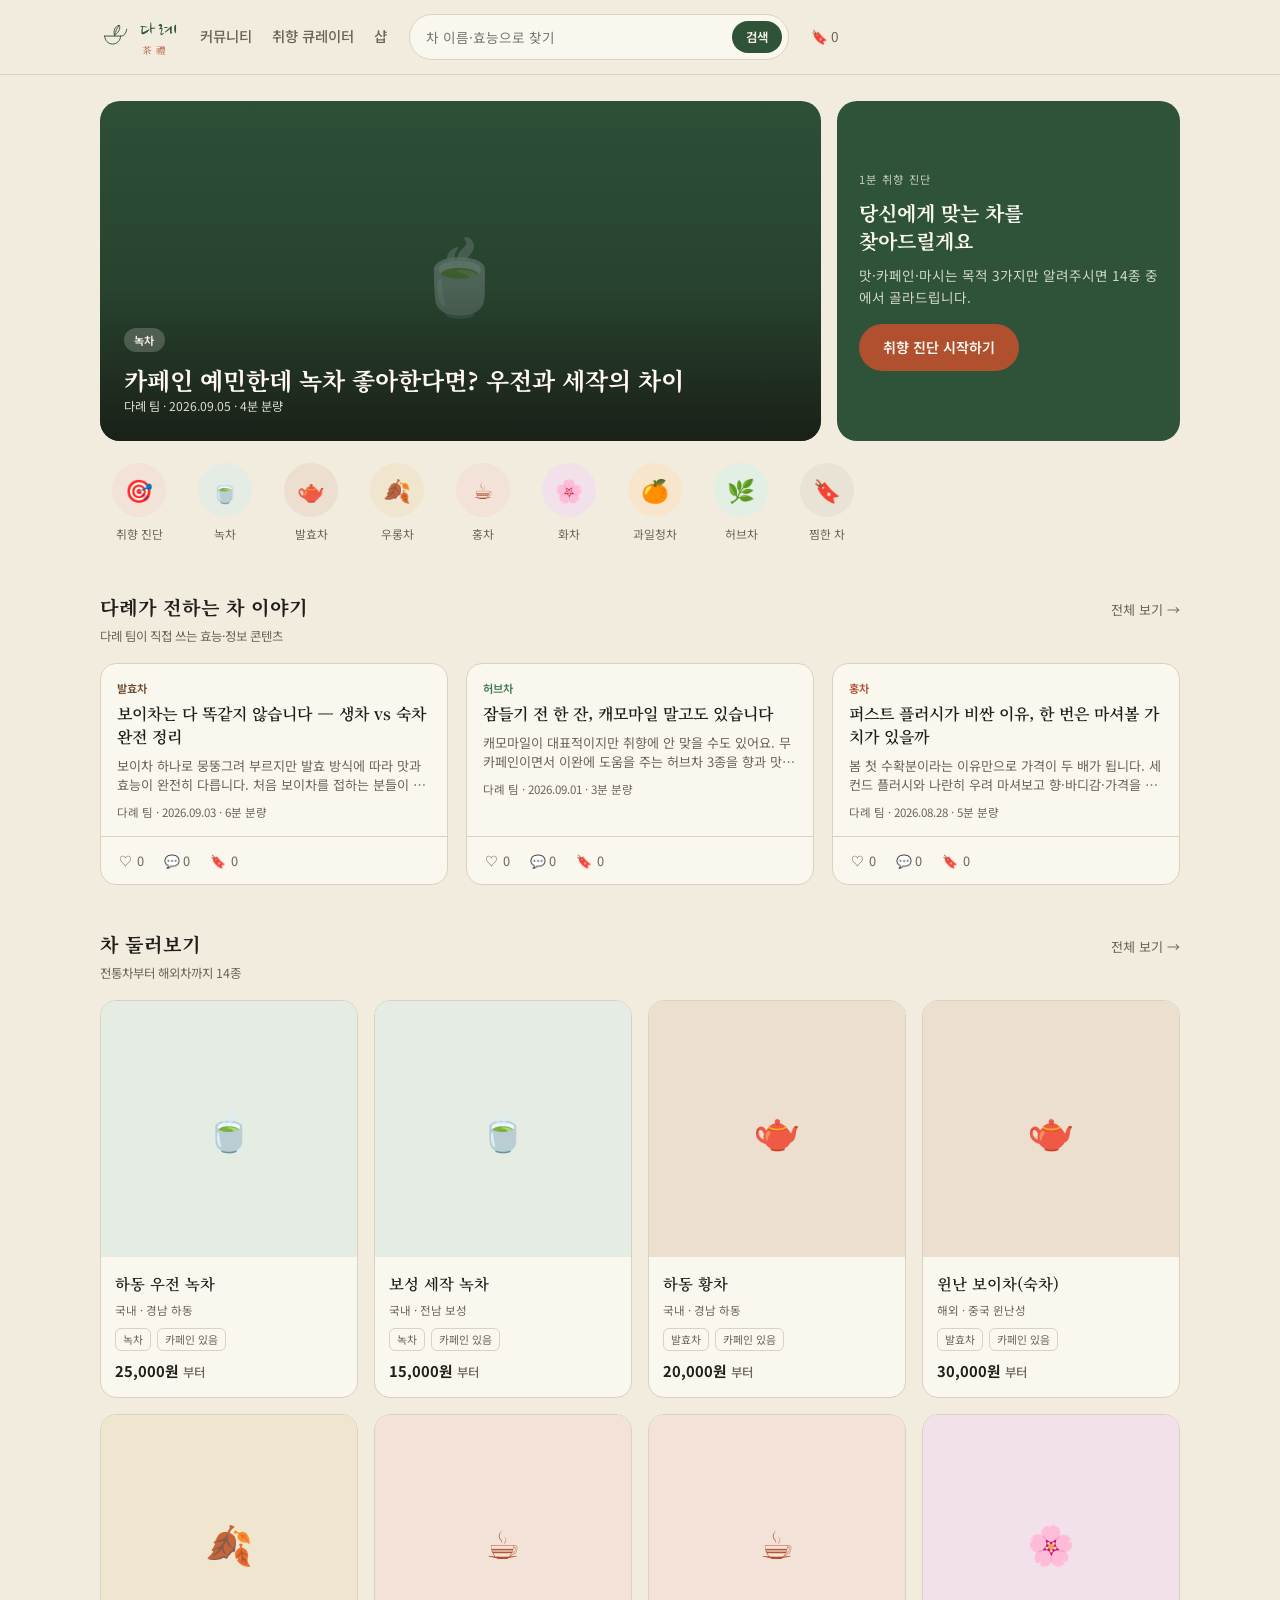
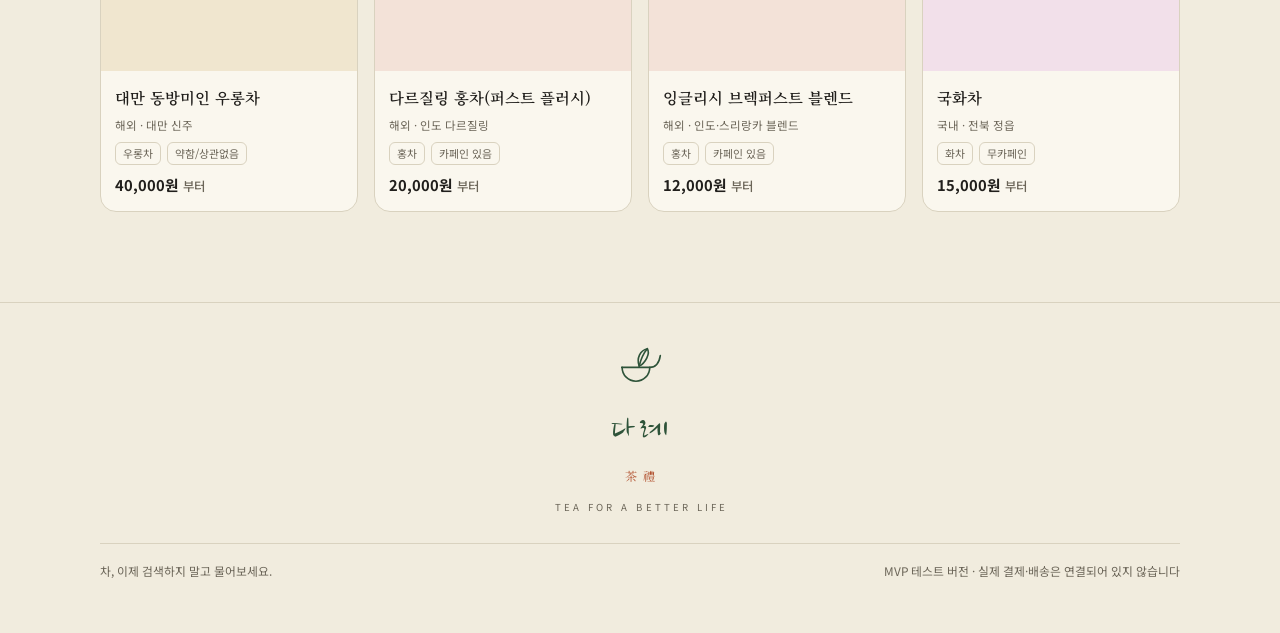
==== commit 9e973b2c: "워드마크 서체를 나눔손글씨 붓으로 변경 - 헤더·푸터의 다례 워드마크에 Nanum Brush Script 적용. 붓글씨 특성상 자간을   좁히고 크기를 키워 작은 크기에서도 획이 " ====
--- a/index.html
+++ b/index.html
@@ -9,7 +9,7 @@
 <link rel="apple-touch-icon" href="favicon.svg">
 <link rel="preconnect" href="https://fonts.googleapis.com">
 <link rel="preconnect" href="https://fonts.gstatic.com" crossorigin>
-<link href="https://fonts.googleapis.com/css2?family=Noto+Serif+KR:wght@500;600;700&family=Noto+Sans+KR:wght@400;500;600;700&display=swap" rel="stylesheet">
+<link href="https://fonts.googleapis.com/css2?family=Nanum+Brush+Script&family=Noto+Serif+KR:wght@500;600;700&family=Noto+Sans+KR:wght@400;500;600;700&display=swap" rel="stylesheet">
 <link rel="stylesheet" href="css/style.css">
 </head>
 <body data-page="home">
--- a/css/style.css
+++ b/css/style.css
@@ -65,8 +65,9 @@
 .logo-mark{ width:1em; height:1em; display:block; }
 .brand .logo-mark{ width:30px; height:30px; flex:none; }
 .brand-type{ display:flex; flex-direction:column; line-height:1.05; }
-.brand-ko{ font-family:'Noto Serif KR',serif; font-weight:600; font-size:1.15rem; color:var(--brand); letter-spacing:.14em; text-indent:.14em; }
-.brand-hanja{ font-size:.6rem; color:var(--clay); letter-spacing:.34em; text-indent:.34em; }
+/* 워드마크는 나눔손글씨 붓. 한자는 이 서체에 없어 본명조로 고정한다. */
+.brand-ko{ font-family:'Nanum Brush Script', 'Noto Serif KR', serif; font-weight:400; font-size:1.5rem; color:var(--brand); letter-spacing:.06em; text-indent:.06em; }
+.brand-hanja{ font-family:'Noto Serif KR',serif; font-size:.6rem; color:var(--clay); letter-spacing:.34em; text-indent:.34em; }
 .main-nav{ display:flex; gap:20px; flex:none; }
 .main-nav a{ font-size:.9rem; font-weight:500; color:var(--muted); padding:4px 0; border-bottom:2px solid transparent; }
 .main-nav a:hover{ color:var(--brand); }
@@ -414,7 +415,7 @@
 footer.foot{ border-top:1px solid var(--line); margin-top:20px; padding:40px 0 52px; }
 .foot-lockup{ text-align:center; color:var(--brand); padding-bottom:28px; }
 .foot-lockup .logo-mark{ width:52px; height:52px; margin:0 auto; }
-.foot-lockup .brand-ko{ font-size:1.5rem; font-weight:500; letter-spacing:.24em; text-indent:.24em; margin-top:10px; }
+.foot-lockup .brand-ko{ font-size:2.3rem; letter-spacing:.1em; text-indent:.1em; margin-top:8px; }
 .foot-lockup .brand-hanja{ font-size:.76rem; letter-spacing:.5em; text-indent:.5em; margin-top:4px; }
 .foot-tagline{ font-size:.6rem; letter-spacing:.32em; text-indent:.32em; color:var(--muted); margin-top:14px; }
 .foot-row{
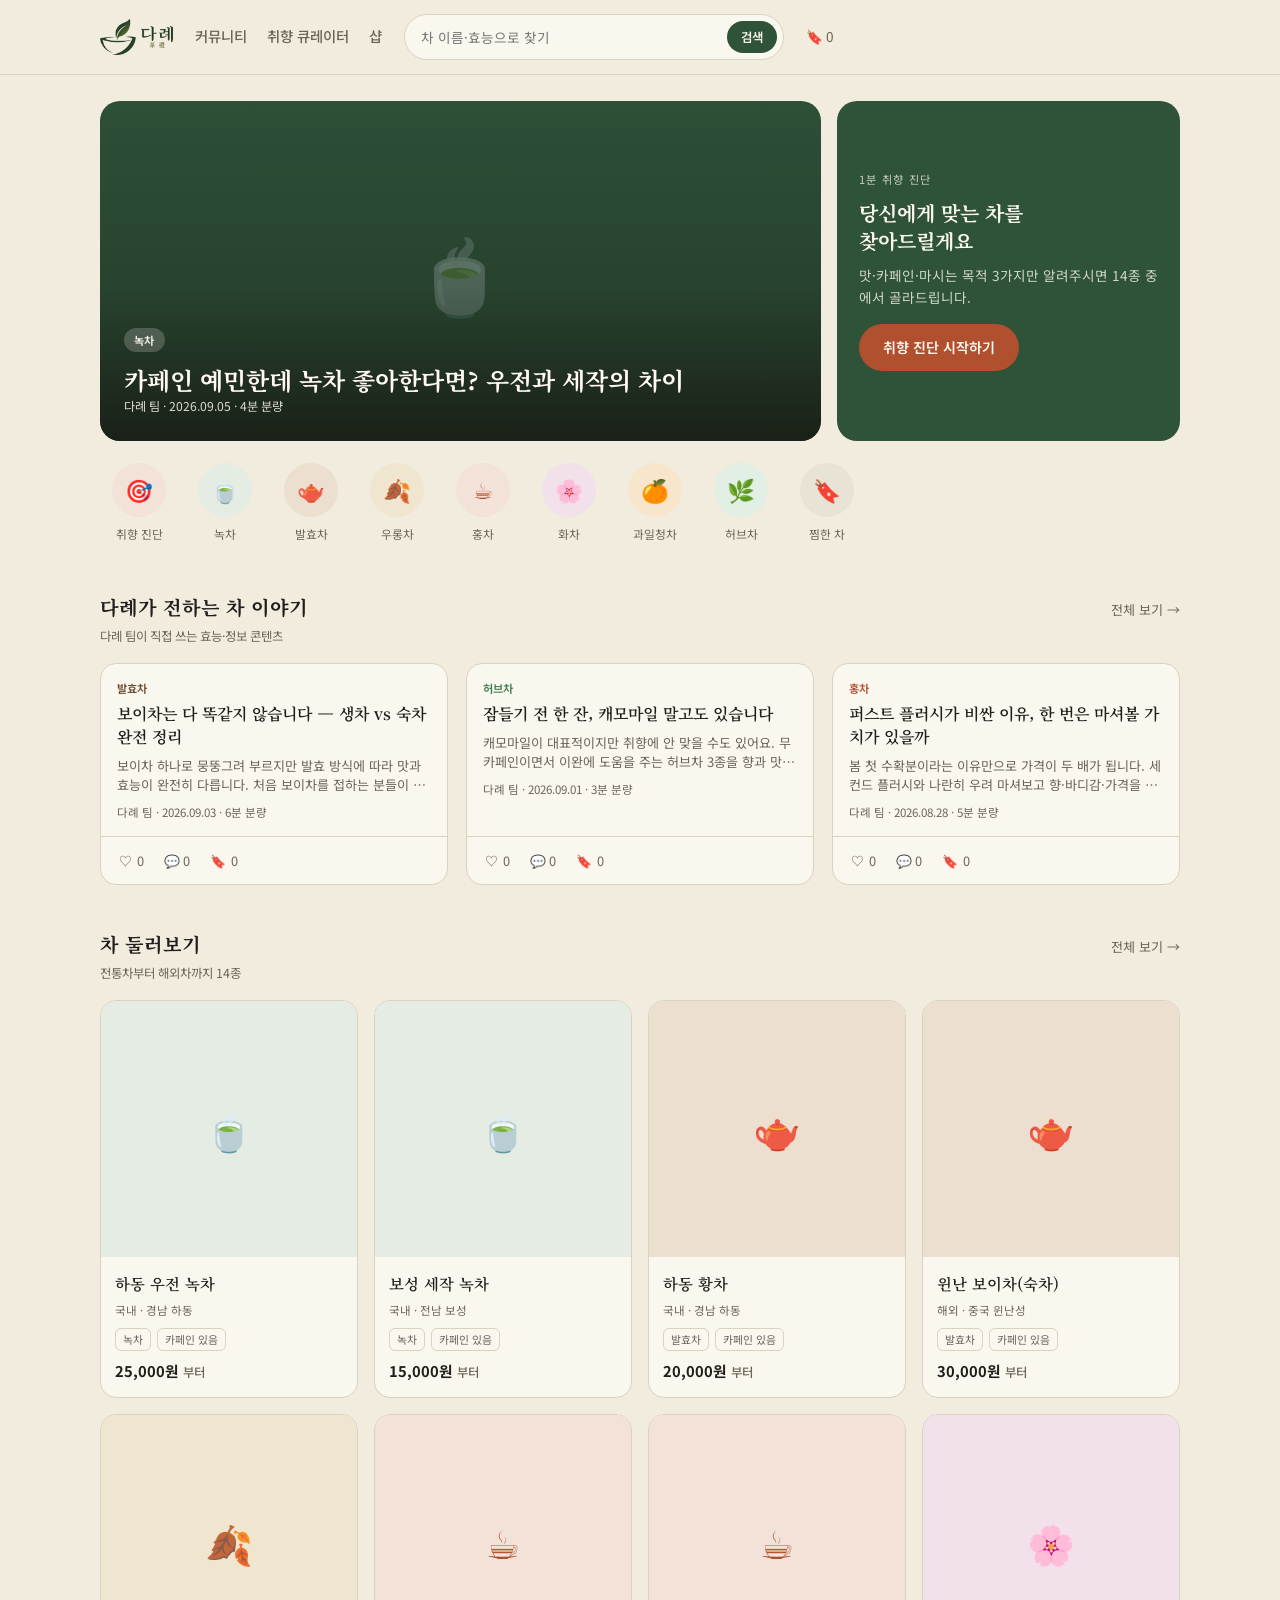
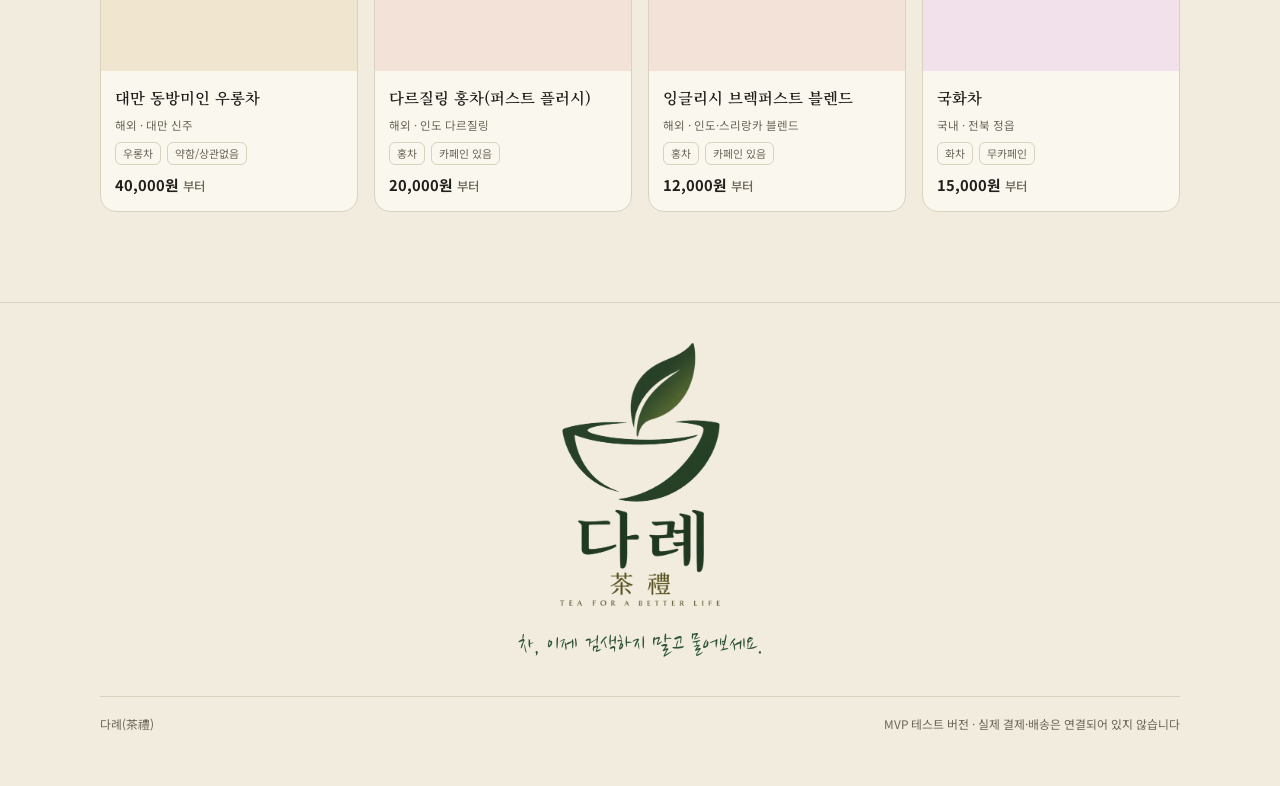
==== commit a4f4c0eb: "로고를 전달받은 이미지로 교체 - 올려주신 다례로고.png(투명 배경)를 원본으로 assets/logo-original.png 보관 - 심볼·워드마크를 잘라 헤더용 가로 락업(lo" ====
--- a/index.html
+++ b/index.html
@@ -5,8 +5,8 @@
 <meta name="viewport" content="width=device-width, initial-scale=1.0">
 <title>다례(茶禮) — 차, 이제 검색하지 말고 물어보세요</title>
 <meta name="description" content="흩어진 차 효능·정보와 구매처를 한 곳에서. 취향을 알려주면 다례가 맞는 차를 먼저 골라드립니다.">
-<link rel="icon" href="favicon.svg" type="image/svg+xml">
-<link rel="apple-touch-icon" href="favicon.svg">
+<link rel="icon" href="favicon.png" type="image/png">
+<link rel="apple-touch-icon" href="favicon.png">
 <link rel="preconnect" href="https://fonts.googleapis.com">
 <link rel="preconnect" href="https://fonts.gstatic.com" crossorigin>
 <link href="https://fonts.googleapis.com/css2?family=Nanum+Brush+Script&family=Noto+Serif+KR:wght@500;600;700&family=Noto+Sans+KR:wght@400;500;600;700&display=swap" rel="stylesheet">
--- a/css/style.css
+++ b/css/style.css
@@ -61,13 +61,18 @@
   max-width:var(--page-max); margin:0 auto;
   display:flex; align-items:center; gap:22px; padding:14px 20px;
 }
-.brand{ display:flex; align-items:center; gap:9px; flex:none; color:var(--brand); }
-.logo-mark{ width:1em; height:1em; display:block; }
-.brand .logo-mark{ width:30px; height:30px; flex:none; }
-.brand-type{ display:flex; flex-direction:column; line-height:1.05; }
-/* 워드마크는 나눔손글씨 붓. 한자는 이 서체에 없어 본명조로 고정한다. */
-.brand-ko{ font-family:'Nanum Brush Script', 'Noto Serif KR', serif; font-weight:400; font-size:1.5rem; color:var(--brand); letter-spacing:.06em; text-indent:.06em; }
-.brand-hanja{ font-family:'Noto Serif KR',serif; font-size:.6rem; color:var(--clay); letter-spacing:.34em; text-indent:.34em; }
+/* 로고는 이미지 에셋. 밝은/어두운 배경용 두 벌을 테마에 맞춰 바꾼다. */
+.brand{ display:flex; align-items:center; flex:none; }
+.brand .logo-img{ height:36px; width:auto; }
+/* 표시 여부는 .light-only/.dark-only 가 단독으로 정한다 (다른 규칙이 display를 덮지 않도록) */
+.light-only{ display:block; }
+.dark-only{ display:none; }
+@media (prefers-color-scheme: dark){
+  :root:not([data-theme="light"]) .light-only{ display:none; }
+  :root:not([data-theme="light"]) .dark-only{ display:block; }
+}
+:root[data-theme="dark"] .light-only{ display:none; }
+:root[data-theme="dark"] .dark-only{ display:block; }
 .main-nav{ display:flex; gap:20px; flex:none; }
 .main-nav a{ font-size:.9rem; font-weight:500; color:var(--muted); padding:4px 0; border-bottom:2px solid transparent; }
 .main-nav a:hover{ color:var(--brand); }
@@ -413,12 +418,14 @@
 
 /* ---- footer ---- */
 footer.foot{ border-top:1px solid var(--line); margin-top:20px; padding:40px 0 52px; }
-.foot-lockup{ text-align:center; color:var(--brand); padding-bottom:28px; }
-.foot-lockup .logo-mark{ width:52px; height:52px; margin:0 auto; }
-.foot-lockup .brand-ko{ font-size:2.3rem; letter-spacing:.1em; text-indent:.1em; margin-top:8px; }
-.foot-lockup .brand-hanja{ font-size:.76rem; letter-spacing:.5em; text-indent:.5em; margin-top:4px; }
-.foot-tagline{ font-size:.6rem; letter-spacing:.32em; text-indent:.32em; color:var(--muted); margin-top:14px; }
+.foot-lockup img{ width:160px; height:auto; margin:0 auto; }
+/* 브랜드 서명 한 줄에만 나눔손글씨 붓을 쓴다 */
+.foot-signature{
+  font-family:'Nanum Brush Script', 'Noto Serif KR', serif;
+  font-size:1.5rem; color:var(--brand); text-align:center; margin:20px 0 0;
+}
 .foot-row{
   display:flex; justify-content:space-between; flex-wrap:wrap; gap:8px;
-  font-size:.74rem; color:var(--muted); border-top:1px solid var(--line); padding-top:18px;
-}
+  font-size:.74rem; color:var(--muted); border-top:1px solid var(--line);
+  padding-top:18px; margin-top:32px;
+}
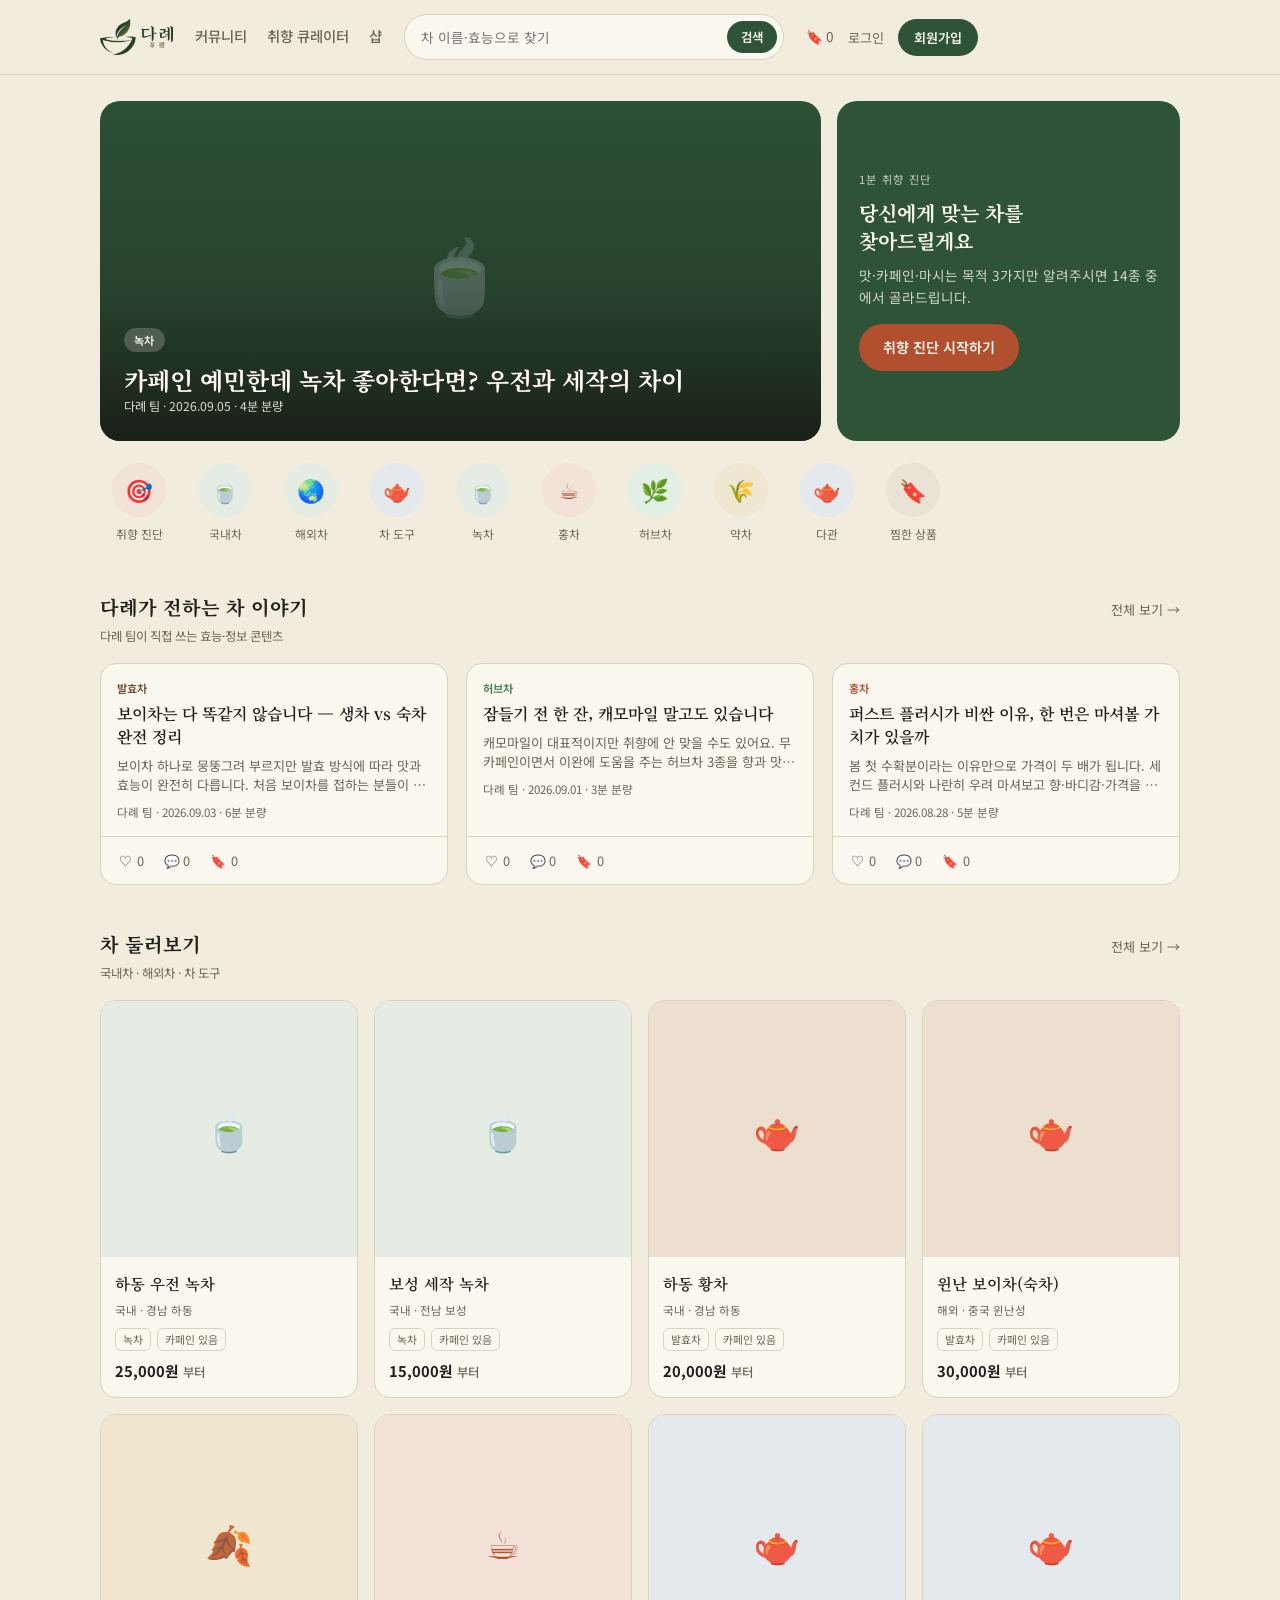
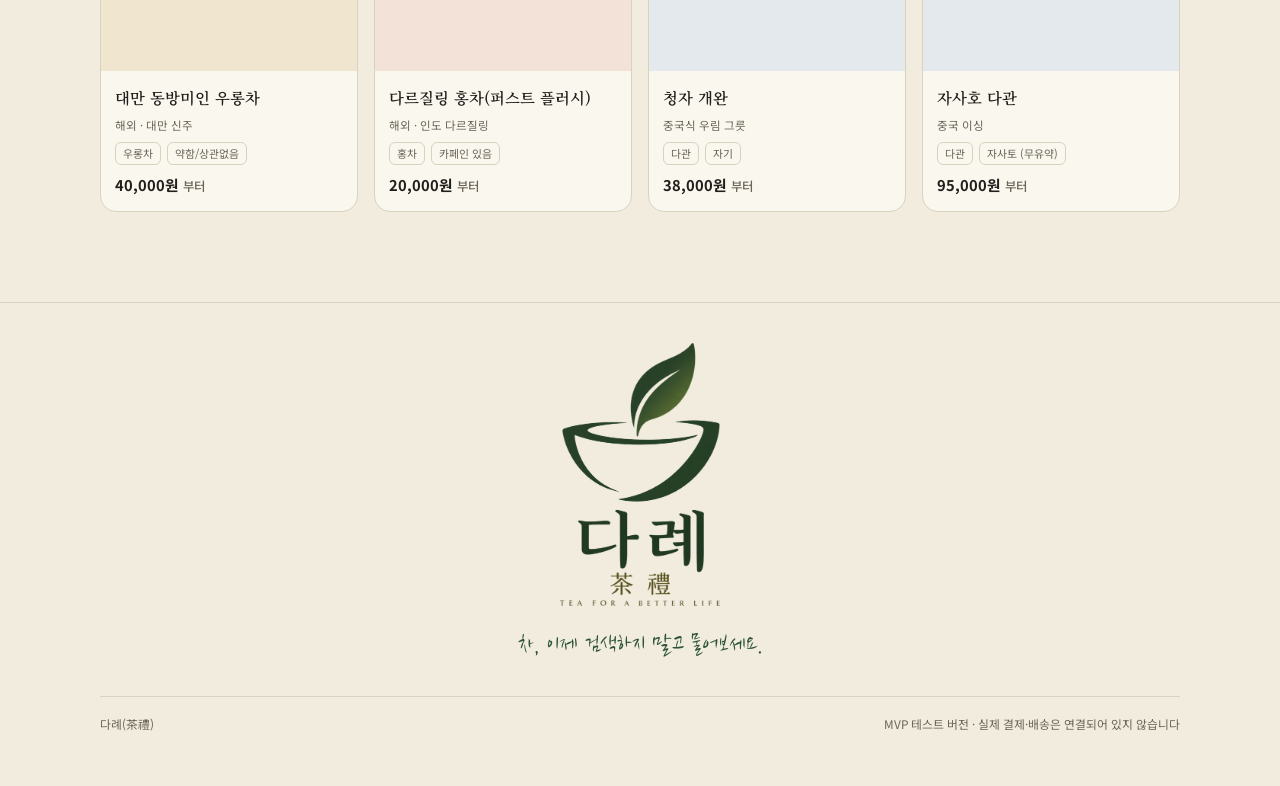
==== commit 8d70ff68: "샵을 국내차·해외차·차 도구 3분류 구조로 재편하고 품목을 33종으로 확대 - 차 11종 추가(보리차·대추차·생강차·쌍화차·연꽃차 / 센차·말차·룽징·철관음·   아쌈·히비스커스)" ====
--- a/index.html
+++ b/index.html
@@ -36,7 +36,7 @@
       <div class="section-head">
         <div>
           <h2>차 둘러보기</h2>
-          <p class="section-sub">전통차부터 해외차까지 14종</p>
+          <p class="section-sub">국내차 · 해외차 · 차 도구</p>
         </div>
         <a class="more-link" href="shop.html">전체 보기 →</a>
       </div>
--- a/css/style.css
+++ b/css/style.css
@@ -89,8 +89,17 @@
   flex:none; border:none; background:var(--brand); color:var(--paper-raised);
   border-radius:999px; padding:7px 14px; font-size:.78rem; font-weight:600; cursor:pointer;
 }
-.scrap-link{ flex:none; font-size:.85rem; color:var(--muted); font-variant-numeric:tabular-nums; }
+.top-actions{ display:flex; align-items:center; gap:14px; flex:none; }
+.scrap-link{ font-size:.85rem; color:var(--muted); font-variant-numeric:tabular-nums; white-space:nowrap; }
 .scrap-link:hover{ color:var(--clay); }
+.auth-link{ font-size:.82rem; color:var(--muted); white-space:nowrap; }
+.auth-link:hover{ color:var(--brand); }
+.auth-btn{
+  font-size:.82rem; font-weight:600; color:var(--paper-raised); background:var(--brand);
+  border-radius:999px; padding:8px 16px; white-space:nowrap;
+}
+.auth-user{ font-size:.82rem; font-weight:600; color:var(--brand); white-space:nowrap; }
+.auth-user:hover{ text-decoration:underline; }
 
 @media (max-width:900px){
   .top-row{ flex-wrap:wrap; gap:12px 18px; padding:12px 16px; }
@@ -188,6 +197,7 @@
   font-size:.88rem; padding:10px 14px; border-bottom:2px solid transparent; margin-bottom:-1px;
 }
 .subnav button[aria-pressed="true"]{ color:var(--brand); font-weight:700; border-bottom-color:var(--brand); }
+.shop-count{ font-size:.78rem; color:var(--muted); margin:0 0 14px; font-variant-numeric:tabular-nums; }
 
 /* ---- community post cards ---- */
 .post-grid{ display:grid; grid-template-columns:repeat(3,1fr); gap:18px; }
@@ -294,12 +304,30 @@
 .empty-note{ padding:40px 0; text-align:center; color:var(--muted); font-size:.88rem; }
 
 /* ---- curator page ---- */
-.q-card{
+.quiz-head{ max-width:680px; margin:0 auto 18px; }
+.quiz-progress{
+  height:4px; border-radius:999px; background:var(--line); margin-top:14px; overflow:hidden;
+}
+.quiz-bar{ height:100%; width:0; background:var(--brand); border-radius:999px; transition:width .3s ease; }
+.quiz-count{ font-size:.74rem; color:var(--muted); margin:8px 0 0; font-variant-numeric:tabular-nums; }
+.quiz-card{
   background:var(--paper-raised); border:1px solid var(--line); border-radius:20px;
-  padding:28px 24px; box-shadow:var(--shadow); max-width:680px;
-}
-.q-step{ margin-top:26px; }
-.q-step:first-of-type{ margin-top:0; }
+  padding:32px 26px 26px; box-shadow:var(--shadow); max-width:680px; margin:0 auto;
+}
+.quiz-q{ font-size:1.35rem; line-height:1.45; }
+.quiz-help{ font-size:.84rem; color:var(--muted); margin:12px 0 0; }
+.quiz-card .chip-grid{ margin-top:22px; }
+.quiz-nav{ display:flex; justify-content:space-between; align-items:center; gap:10px; margin-top:30px; }
+.quiz-nav .btn.primary{ margin-left:auto; }
+@media (prefers-reduced-motion: reduce){ .quiz-bar{ transition:none; } }
+
+/* 추천 근거 */
+.pick-item{ display:flex; flex-direction:column; gap:10px; }
+.reason-row{ display:flex; flex-wrap:wrap; gap:6px; }
+.reason-chip{
+  font-size:.7rem; color:var(--brand); background:var(--brand-light);
+  border-radius:999px; padding:4px 10px;
+}
 .step-label{ font-size:.76rem; color:var(--muted); letter-spacing:.03em; }
 .chip-grid{ display:flex; flex-wrap:wrap; gap:8px; margin-top:12px; }
 .chip{
@@ -308,7 +336,6 @@
 }
 .chip:hover{ border-color:var(--brand); }
 .chip[aria-pressed="true"]{ background:var(--brand); border-color:var(--brand); color:var(--paper-raised); }
-.q-foot{ display:flex; justify-content:space-between; align-items:center; margin-top:30px; gap:10px; flex-wrap:wrap; }
 
 .result-head{
   display:flex; align-items:flex-start; justify-content:space-between; gap:14px; flex-wrap:wrap;
@@ -322,6 +349,58 @@
 }
 .top-pick-row{ display:grid; grid-template-columns:repeat(3,1fr); gap:16px; margin-top:20px; }
 @media (max-width:760px){ .top-pick-row{ grid-template-columns:1fr; } }
+
+/* ---- 로그인 · 회원가입 ---- */
+.auth-page{ max-width:var(--page-max); margin:0 auto; padding:48px 20px 80px; display:flex; justify-content:center; }
+.auth-card{
+  width:100%; max-width:420px; background:var(--paper-raised); border:1px solid var(--line);
+  border-radius:20px; padding:34px 28px 28px; box-shadow:var(--shadow);
+}
+.auth-lockup img{ width:118px; height:auto; margin:0 auto; }
+.auth-tabs{
+  display:flex; gap:4px; margin-top:26px; padding:4px;
+  background:var(--paper); border:1px solid var(--line); border-radius:999px;
+}
+.auth-tabs button{
+  flex:1; border:none; background:none; cursor:pointer; color:var(--muted);
+  font-size:.86rem; padding:9px 0; border-radius:999px;
+}
+.auth-tabs button[aria-pressed="true"]{ background:var(--brand); color:var(--paper-raised); font-weight:700; }
+.auth-form{ display:flex; flex-direction:column; margin-top:22px; }
+.auth-label{ font-size:.76rem; color:var(--muted); margin-bottom:8px; }
+.auth-form input{
+  font-family:inherit; font-size:.95rem; color:var(--ink);
+  background:var(--paper); border:1px solid var(--line); border-radius:12px; padding:13px 16px;
+}
+.auth-form input:focus-visible{ outline:2px solid var(--brand); outline-offset:2px; }
+.auth-msg{ font-size:.78rem; margin:8px 0 0; min-height:1.2em; color:var(--muted); }
+.auth-msg.is-error{ color:var(--clay); }
+.auth-submit{ margin-top:14px; }
+.auth-note{
+  font-size:.74rem; color:var(--muted); line-height:1.65; margin:20px 0 0;
+  padding-top:16px; border-top:1px solid var(--line);
+}
+.auth-note strong{ color:var(--ink); font-weight:600; }
+
+/* ---- 내 정보 ---- */
+.profile-card{
+  display:flex; align-items:center; gap:16px; flex-wrap:wrap;
+  background:var(--brand); color:var(--paper-raised); border-radius:20px; padding:24px 22px;
+}
+.profile-avatar{
+  width:56px; height:56px; border-radius:50%; flex:none;
+  display:flex; align-items:center; justify-content:center;
+  background:rgba(250,247,238,.18); font-family:'Noto Serif KR',serif; font-size:1.5rem;
+}
+.profile-body{ flex:1; min-width:0; }
+.profile-body h1{ color:var(--paper-raised); font-size:1.35rem; }
+.profile-meta{ font-size:.78rem; color:color-mix(in srgb, var(--paper-raised) 78%, transparent); margin:6px 0 0; }
+.profile-logout{ flex:none; }
+.empty-card{
+  border:1px dashed var(--line); border-radius:16px; padding:28px 22px; text-align:center;
+  background:var(--paper-raised);
+}
+.empty-card p{ color:var(--muted); font-size:.88rem; margin:0 0 16px; }
 
 /* ---- product page ---- */
 .wrap-product{ max-width:var(--page-max); margin:0 auto; padding:20px 20px 60px; }
